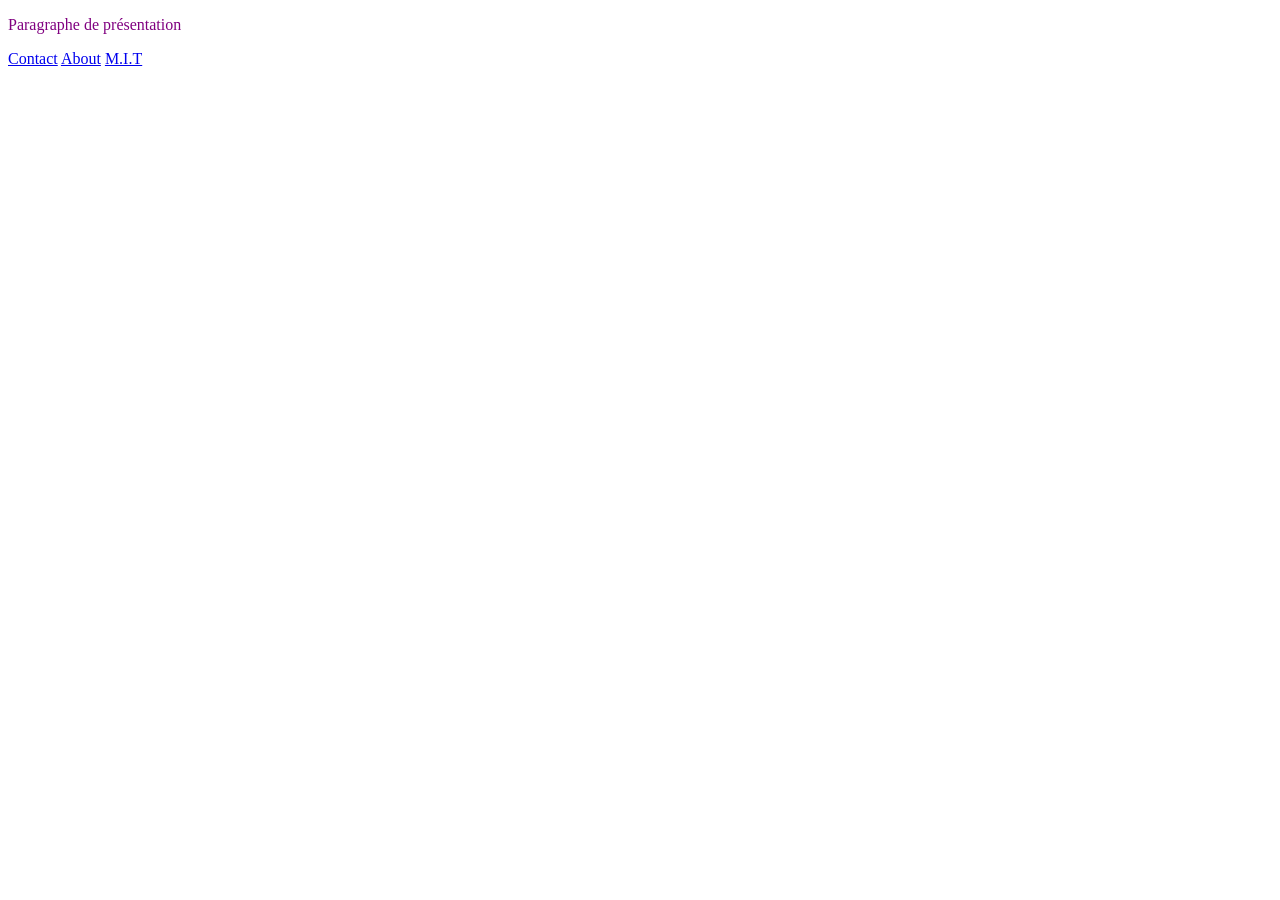
==== index.html @ 882c8401 "first commit" ====
<!DOCTYPE html>
<html lang="fr">
<head>
    <meta charset="UTF-8">
    <meta name="viewport" content="width=device-width, initial-scale=1.0">
    <link href="style.css" rel="stylesheet"/>
    <title>Index</title>
</head>
<body>
    <p>Paragraphe de présentation</p>
    <a href="page_contact.html">Contact</a>
    <a href="page_about.html">About</a>
    <a href="https://learn.mit.edu/search?free=true&resource_type_group=course&topic=Computer%20Science">M.I.T</a>
</body>
</html>
---- style.css ----
p{
    color: purple;
}
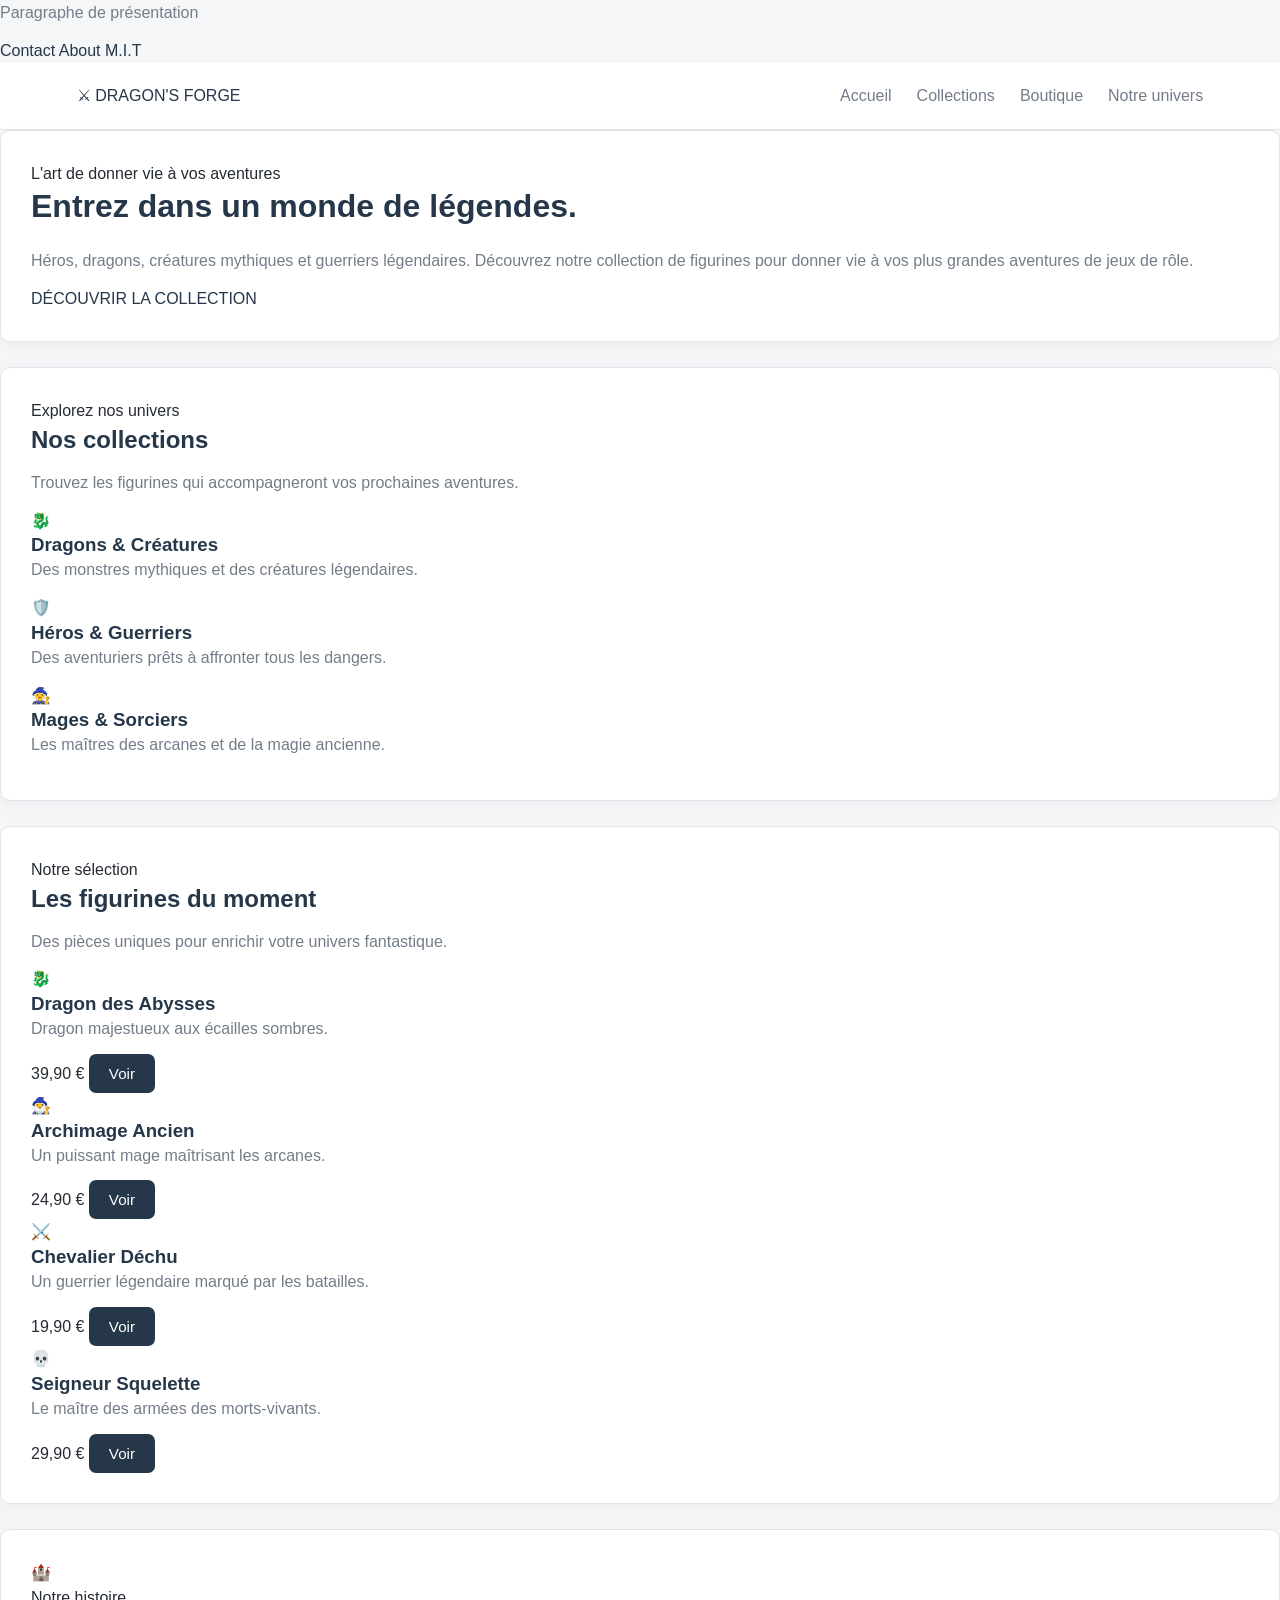
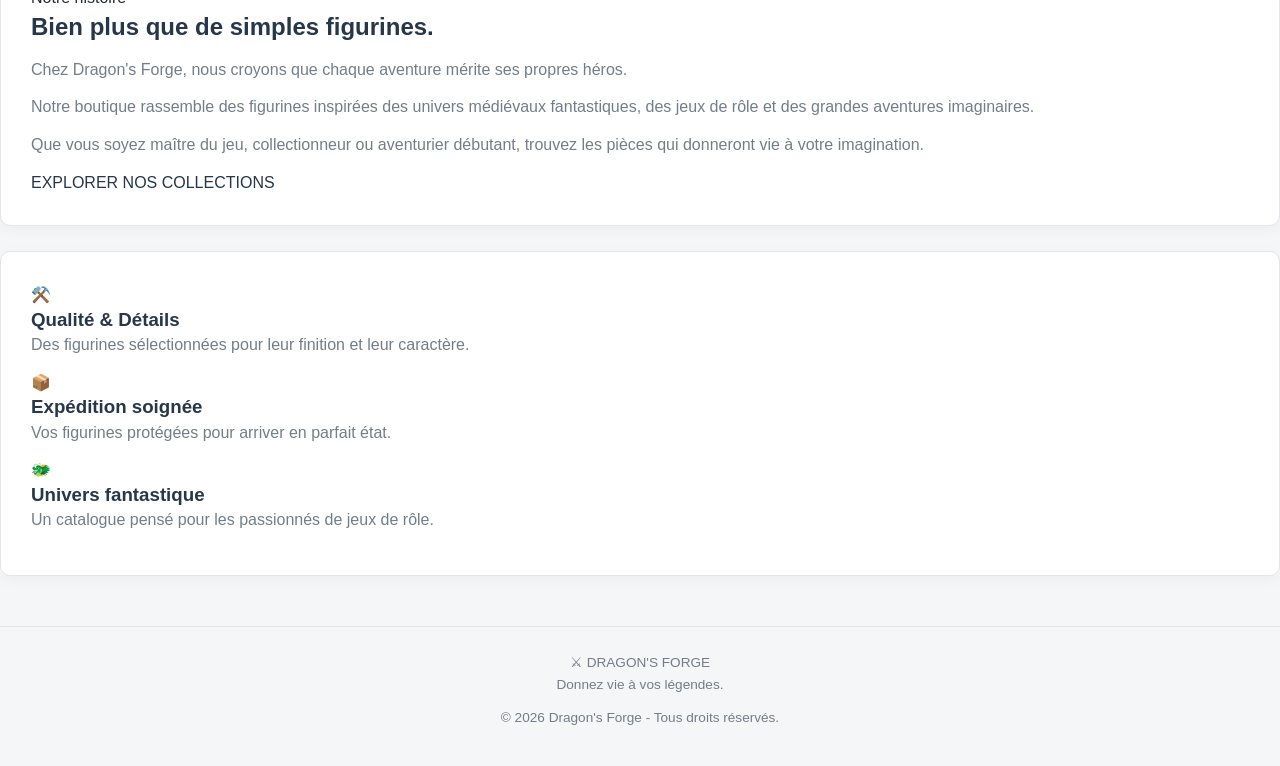
==== commit 7b0f5b18: "Correction page index" ====
--- a/index.html
+++ b/index.html
@@ -1,15 +1,282 @@
 <!DOCTYPE html>
 <html lang="fr">
+
 <head>
     <meta charset="UTF-8">
     <meta name="viewport" content="width=device-width, initial-scale=1.0">
-    <link href="style.css" rel="stylesheet"/>
+    <link href="style.css" rel="stylesheet" />
     <title>Index</title>
 </head>
+
 <body>
     <p>Paragraphe de présentation</p>
     <a href="page_contact.html">Contact</a>
     <a href="page_about.html">About</a>
     <a href="https://learn.mit.edu/search?free=true&resource_type_group=course&topic=Computer%20Science">M.I.T</a>
 </body>
+
+</html>
+
+<body>
+
+    <!-- NAVIGATION -->
+
+    <header>
+        <a href="#accueil" class="logo">⚔ DRAGON'S FORGE</a>
+
+        <nav>
+            <a href="#accueil">Accueil</a>
+            <a href="#collections">Collections</a>
+            <a href="#boutique">Boutique</a>
+            <a href="#apropos">Notre univers</a>
+        </nav>
+    </header>
+
+
+    <!-- ACCUEIL -->
+
+    <section class="hero" id="accueil">
+
+        <div class="hero-content">
+
+            <div class="hero-label">
+                L'art de donner vie à vos aventures
+            </div>
+
+            <h1>
+                Entrez dans un monde de légendes.
+            </h1>
+
+            <p>
+                Héros, dragons, créatures mythiques et guerriers légendaires.
+                Découvrez notre collection de figurines pour donner vie
+                à vos plus grandes aventures de jeux de rôle.
+            </p>
+
+            <a href="#boutique" class="btn-gold">
+                DÉCOUVRIR LA COLLECTION
+            </a>
+
+        </div>
+
+    </section>
+
+
+    <!-- COLLECTIONS -->
+
+    <section class="container" id="collections">
+
+        <div class="section-heading">
+            <span>Explorez nos univers</span>
+            <h2>Nos collections</h2>
+            <p>
+                Trouvez les figurines qui accompagneront vos prochaines aventures.
+            </p>
+        </div>
+
+        <div class="categories">
+
+            <a href="#boutique" class="category">
+                <div class="symbol">🐉</div>
+                <h3>Dragons & Créatures</h3>
+                <p>Des monstres mythiques et des créatures légendaires.</p>
+            </a>
+
+            <a href="#boutique" class="category">
+                <div class="symbol">🛡️</div>
+                <h3>Héros & Guerriers</h3>
+                <p>Des aventuriers prêts à affronter tous les dangers.</p>
+            </a>
+
+            <a href="#boutique" class="category">
+                <div class="symbol">🧙</div>
+                <h3>Mages & Sorciers</h3>
+                <p>Les maîtres des arcanes et de la magie ancienne.</p>
+            </a>
+
+        </div>
+
+    </section>
+
+
+    <!-- PRODUITS -->
+
+    <section class="products" id="boutique">
+
+        <div class="container">
+
+            <div class="section-heading">
+                <span>Notre sélection</span>
+                <h2>Les figurines du moment</h2>
+                <p>
+                    Des pièces uniques pour enrichir votre univers fantastique.
+                </p>
+            </div>
+
+            <div class="product-grid">
+
+                <article class="product">
+
+                    <div class="product-image">🐉</div>
+
+                    <div class="product-info">
+                        <h3>Dragon des Abysses</h3>
+                        <p>Dragon majestueux aux écailles sombres.</p>
+
+                        <div class="product-bottom">
+                            <span class="price">39,90 €</span>
+                            <button class="add-cart">Voir</button>
+                        </div>
+                    </div>
+
+                </article>
+
+
+                <article class="product">
+
+                    <div class="product-image">🧙‍♂️</div>
+
+                    <div class="product-info">
+                        <h3>Archimage Ancien</h3>
+                        <p>Un puissant mage maîtrisant les arcanes.</p>
+
+                        <div class="product-bottom">
+                            <span class="price">24,90 €</span>
+                            <button class="add-cart">Voir</button>
+                        </div>
+                    </div>
+
+                </article>
+
+
+                <article class="product">
+
+                    <div class="product-image">⚔️</div>
+
+                    <div class="product-info">
+                        <h3>Chevalier Déchu</h3>
+                        <p>Un guerrier légendaire marqué par les batailles.</p>
+
+                        <div class="product-bottom">
+                            <span class="price">19,90 €</span>
+                            <button class="add-cart">Voir</button>
+                        </div>
+                    </div>
+
+                </article>
+
+
+                <article class="product">
+
+                    <div class="product-image">💀</div>
+
+                    <div class="product-info">
+                        <h3>Seigneur Squelette</h3>
+                        <p>Le maître des armées des morts-vivants.</p>
+
+                        <div class="product-bottom">
+                            <span class="price">29,90 €</span>
+                            <button class="add-cart">Voir</button>
+                        </div>
+                    </div>
+
+                </article>
+
+            </div>
+
+        </div>
+
+    </section>
+
+
+    <!-- PRESENTATION -->
+
+    <section class="container" id="apropos">
+
+        <div class="about">
+
+            <div class="about-visual">
+                🏰
+            </div>
+
+            <div class="about-text">
+
+                <div class="hero-label">Notre histoire</div>
+
+                <h2>Bien plus que de simples figurines.</h2>
+
+                <p>
+                    Chez Dragon's Forge, nous croyons que chaque aventure
+                    mérite ses propres héros.
+                </p>
+
+                <p>
+                    Notre boutique rassemble des figurines inspirées
+                    des univers médiévaux fantastiques, des jeux de rôle
+                    et des grandes aventures imaginaires.
+                </p>
+
+                <p>
+                    Que vous soyez maître du jeu, collectionneur ou aventurier
+                    débutant, trouvez les pièces qui donneront vie à votre imagination.
+                </p>
+
+                <a href="#collections" class="btn-gold">
+                    EXPLORER NOS COLLECTIONS
+                </a>
+
+            </div>
+
+        </div>
+
+    </section>
+
+
+    <!-- AVANTAGES -->
+
+    <section class="advantages">
+
+        <div class="advantage">
+            <div class="symbol">⚒️</div>
+            <h3>Qualité & Détails</h3>
+            <p>
+                Des figurines sélectionnées pour leur finition et leur caractère.
+            </p>
+        </div>
+
+        <div class="advantage">
+            <div class="symbol">📦</div>
+            <h3>Expédition soignée</h3>
+            <p>
+                Vos figurines protégées pour arriver en parfait état.
+            </p>
+        </div>
+
+        <div class="advantage">
+            <div class="symbol">🐲</div>
+            <h3>Univers fantastique</h3>
+            <p>
+                Un catalogue pensé pour les passionnés de jeux de rôle.
+            </p>
+        </div>
+
+    </section>
+
+
+    <!-- FOOTER -->
+
+    <footer>
+
+        <div class="logo">⚔ DRAGON'S FORGE</div>
+
+        <p>Donnez vie à vos légendes.</p>
+
+        <p>
+            © 2026 Dragon's Forge - Tous droits réservés.
+        </p>
+
+    </footer>
+
+</body>
+
 </html>
--- a/style.css
+++ b/style.css
@@ -1,3 +1,284 @@
-p{
+p {
     color: purple;
-}+}
+/* ==============================
+   VARIABLES GLOBALES
+============================== */
+
+:root {
+    --primary: #26374A;
+    --primary-hover: #354D66;
+    --background: #F5F6F8;
+    --surface: #FFFFFF;
+    --text: #252B33;
+    --text-light: #737D89;
+    --border: #E2E6EA;
+    --accent: #B69A72;
+
+    --radius: 10px;
+    --shadow: 0 4px 15px rgba(0, 0, 0, 0.04);
+}
+
+/* ==============================
+   RESET
+============================== */
+
+* {
+    margin: 0;
+    padding: 0;
+    box-sizing: border-box;
+}
+
+body {
+    font-family: 'Segoe UI', Arial, sans-serif;
+    background-color: var(--background);
+    color: var(--text);
+    line-height: 1.6;
+    min-height: 100vh;
+}
+
+/* ==============================
+   TITRES ET TEXTES
+============================== */
+
+h1, h2, h3 {
+    color: var(--primary);
+    font-weight: 600;
+    line-height: 1.3;
+}
+
+h1 {
+    font-size: 2rem;
+    margin-bottom: 20px;
+}
+
+h2 {
+    font-size: 1.5rem;
+    margin-bottom: 15px;
+}
+
+p {
+    color: var(--text-light);
+    margin-bottom: 12px;
+}
+
+a {
+    color: var(--primary);
+    text-decoration: none;
+    transition: color 0.2s ease;
+}
+
+a:hover {
+    color: var(--accent);
+}
+
+/* ==============================
+   HEADER ET NAVIGATION
+============================== */
+
+header {
+    background-color: var(--surface);
+    padding: 20px 6%;
+    border-bottom: 1px solid var(--border);
+    display: flex;
+    justify-content: space-between;
+    align-items: center;
+}
+
+header nav {
+    display: flex;
+    gap: 25px;
+}
+
+header nav a {
+    color: var(--text-light);
+    font-weight: 500;
+}
+
+header nav a:hover {
+    color: var(--primary);
+}
+
+/* ==============================
+   CONTENU PRINCIPAL
+============================== */
+
+main {
+    max-width: 1100px;
+    margin: 45px auto;
+    padding: 0 25px;
+}
+
+section {
+    background-color: var(--surface);
+    padding: 30px;
+    margin-bottom: 25px;
+    border: 1px solid var(--border);
+    border-radius: var(--radius);
+    box-shadow: var(--shadow);
+}
+
+/* ==============================
+   BOUTONS
+============================== */
+
+button,
+.btn {
+    display: inline-block;
+    background-color: var(--primary);
+    color: white;
+    padding: 11px 20px;
+    border: none;
+    border-radius: 7px;
+    font-size: 0.95rem;
+    font-weight: 500;
+    cursor: pointer;
+    transition: all 0.2s ease;
+}
+
+button:hover,
+.btn:hover {
+    background-color: var(--primary-hover);
+    transform: translateY(-1px);
+}
+
+/* ==============================
+   FORMULAIRES
+============================== */
+
+form {
+    display: flex;
+    flex-direction: column;
+    gap: 15px;
+}
+
+label {
+    font-weight: 500;
+    color: var(--text);
+    margin-bottom: -10px;
+}
+
+input,
+textarea,
+select {
+    width: 100%;
+    padding: 12px 14px;
+    border: 1px solid var(--border);
+    border-radius: 7px;
+    background-color: #FAFBFC;
+    color: var(--text);
+    font-family: inherit;
+    font-size: 0.95rem;
+    outline: none;
+    transition: border 0.2s ease, box-shadow 0.2s ease;
+}
+
+input:focus,
+textarea:focus,
+select:focus {
+    border-color: var(--primary);
+    box-shadow: 0 0 0 3px rgba(38, 55, 74, 0.08);
+}
+
+textarea {
+    min-height: 120px;
+    resize: vertical;
+}
+
+/* ==============================
+   TABLEAUX
+============================== */
+
+table {
+    width: 100%;
+    border-collapse: collapse;
+    background-color: var(--surface);
+    border-radius: var(--radius);
+    overflow: hidden;
+}
+
+th {
+    background-color: var(--primary);
+    color: white;
+    font-weight: 500;
+    text-align: left;
+}
+
+th, td {
+    padding: 14px 18px;
+    border-bottom: 1px solid var(--border);
+}
+
+tr:hover td {
+    background-color: #F8F9FB;
+}
+
+/* ==============================
+   CARTES
+============================== */
+
+.card {
+    background-color: var(--surface);
+    padding: 25px;
+    border: 1px solid var(--border);
+    border-radius: var(--radius);
+    box-shadow: var(--shadow);
+    transition: transform 0.2s ease, box-shadow 0.2s ease;
+}
+
+.card:hover {
+    transform: translateY(-3px);
+    box-shadow: 0 8px 22px rgba(0, 0, 0, 0.07);
+}
+
+/* ==============================
+   FOOTER
+============================== */
+
+footer {
+    text-align: center;
+    padding: 25px;
+    color: var(--text-light);
+    font-size: 0.85rem;
+    border-top: 1px solid var(--border);
+    margin-top: 50px;
+}
+
+/* ==============================
+   RESPONSIVE
+============================== */
+
+@media (max-width: 768px) {
+
+    header {
+        flex-direction: column;
+        gap: 15px;
+    }
+
+    header nav {
+        flex-wrap: wrap;
+        justify-content: center;
+        gap: 15px;
+    }
+
+    main {
+        margin: 25px auto;
+        padding: 0 15px;
+    }
+
+    section {
+        padding: 20px;
+    }
+
+    h1 {
+        font-size: 1.6rem;
+    }
+
+    table {
+        font-size: 0.85rem;
+    }
+
+    th, td {
+        padding: 10px;
+    }
+}
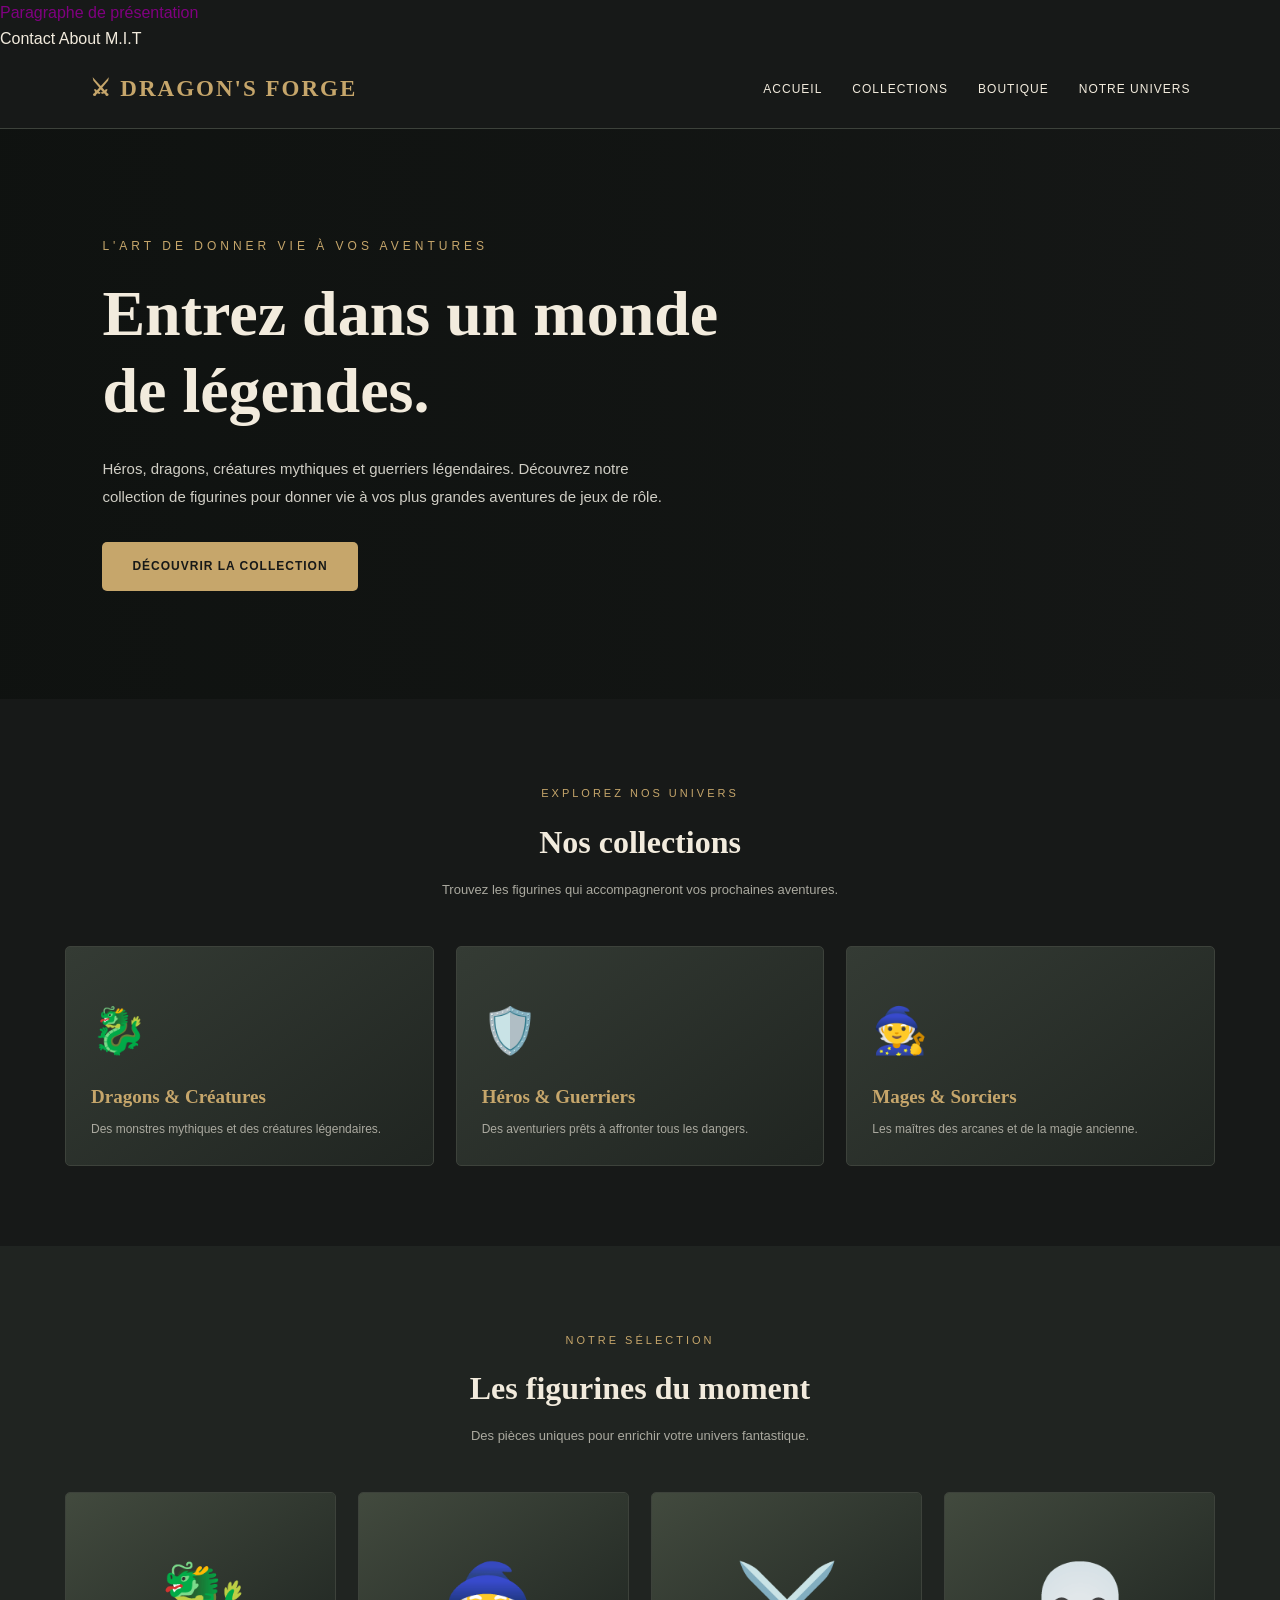
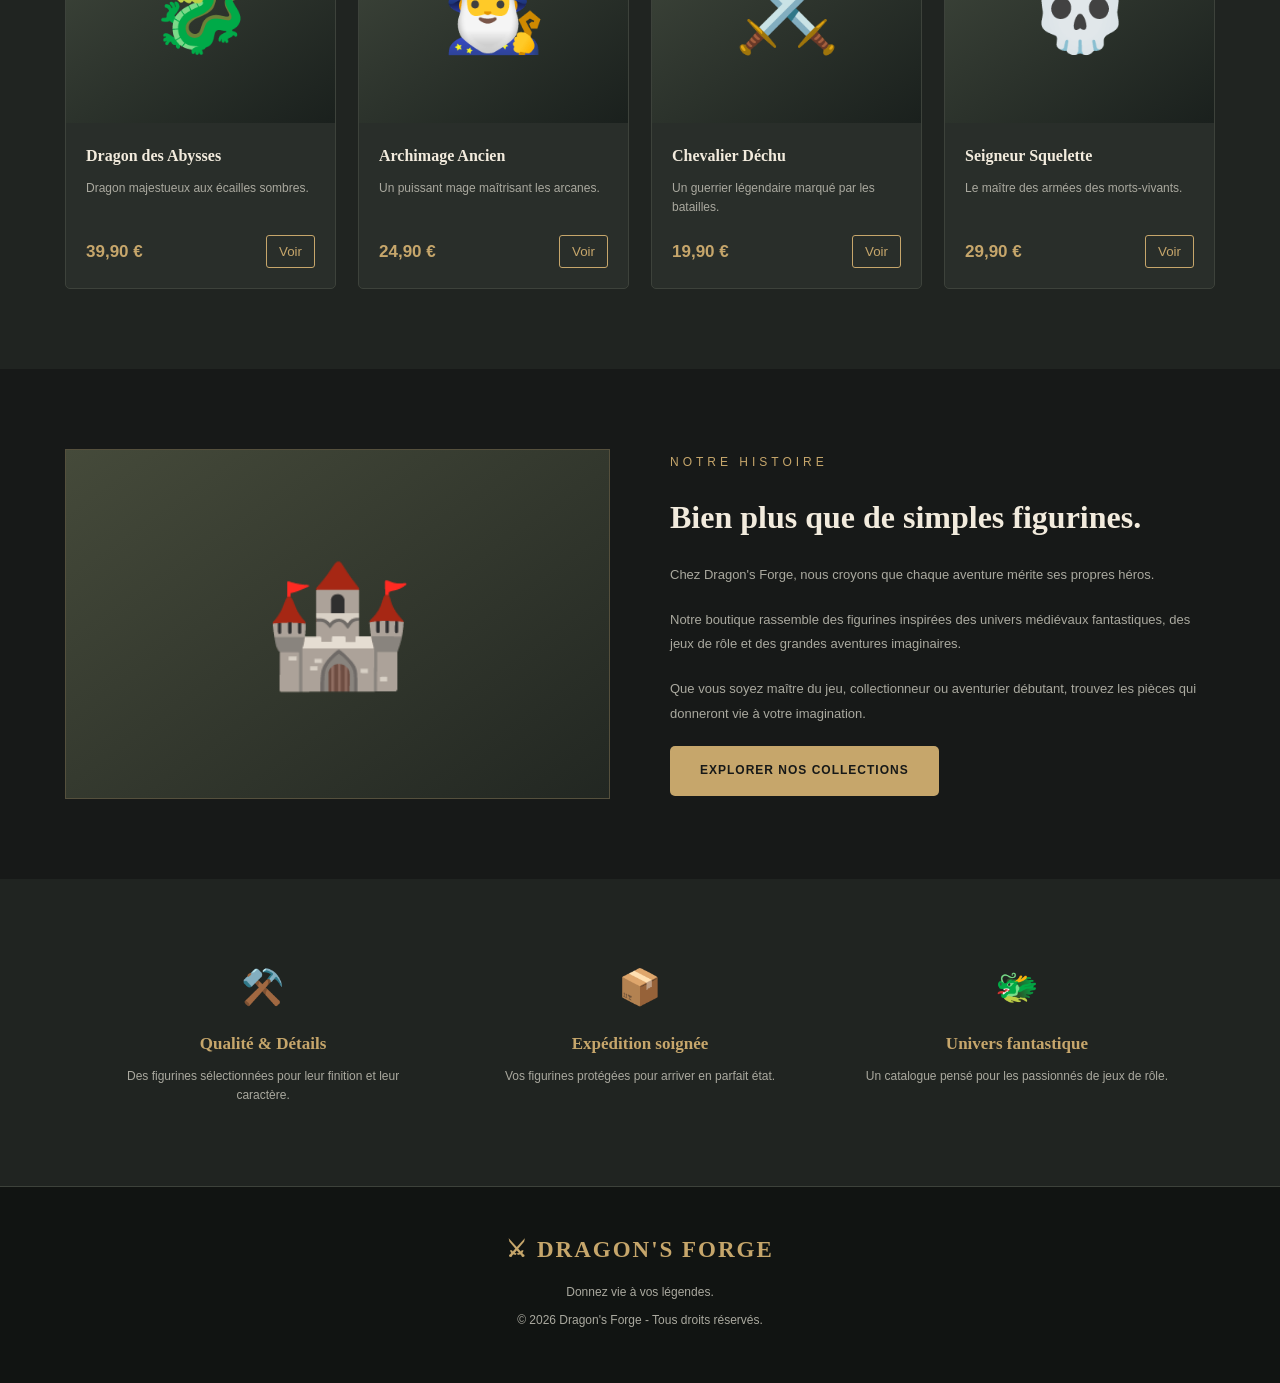
==== commit c88b892a: "Ajout page collections" ====
--- a/index.html
+++ b/index.html
@@ -21,16 +21,23 @@
 
     <!-- NAVIGATION -->
 
-    <header>
-        <a href="#accueil" class="logo">⚔ DRAGON'S FORGE</a>
-
-        <nav>
-            <a href="#accueil">Accueil</a>
-            <a href="#collections">Collections</a>
-            <a href="#boutique">Boutique</a>
-            <a href="#apropos">Notre univers</a>
-        </nav>
-    </header>
+
+<header>
+    <a href="index.html" class="logo">
+        ⚔ DRAGON'S FORGE
+    </a>
+
+    <nav>
+        <a href="index.html">Accueil</a>
+
+        <a href="collections.html">Collections</a>
+
+        <a href="index.html#boutique">Boutique</a>
+
+        <a href="index.html#apropos">Notre univers</a>
+    </nav>
+</header>
+
 
 
     <!-- ACCUEIL -->
--- a/style.css
+++ b/style.css
@@ -1,27 +1,27 @@
 p {
     color: purple;
 }
-/* ==============================
-   VARIABLES GLOBALES
-============================== */
+
+/* ========================================
+   1. VARIABLES ET CONFIGURATION GLOBALE
+======================================== */
 
 :root {
-    --primary: #26374A;
-    --primary-hover: #354D66;
-    --background: #F5F6F8;
-    --surface: #FFFFFF;
-    --text: #252B33;
-    --text-light: #737D89;
-    --border: #E2E6EA;
-    --accent: #B69A72;
-
-    --radius: 10px;
-    --shadow: 0 4px 15px rgba(0, 0, 0, 0.04);
-}
-
-/* ==============================
-   RESET
-============================== */
+    --dark: #171918;
+    --dark-light: #202421;
+    --dark-card: #292E2A;
+
+    --gold: #C6A66B;
+    --gold-light: #E1C58D;
+
+    --cream: #F2EBDD;
+    --muted: #AAA99F;
+
+    --border: #3D423B;
+
+    --radius: 5px;
+    --transition: all 0.3s ease;
+}
 
 * {
     margin: 0;
@@ -29,230 +29,470 @@
     box-sizing: border-box;
 }
 
+html {
+    scroll-behavior: smooth;
+}
+
 body {
-    font-family: 'Segoe UI', Arial, sans-serif;
-    background-color: var(--background);
-    color: var(--text);
+    background-color: var(--dark);
+    color: var(--cream);
+    font-family: 'Montserrat', sans-serif;
     line-height: 1.6;
-    min-height: 100vh;
-}
-
-/* ==============================
-   TITRES ET TEXTES
-============================== */
-
-h1, h2, h3 {
-    color: var(--primary);
+}
+
+h1,
+h2,
+h3 {
+    font-family: 'Cinzel', serif;
     font-weight: 600;
-    line-height: 1.3;
-}
-
-h1 {
-    font-size: 2rem;
+}
+
+a {
+    color: inherit;
+    text-decoration: none;
+}
+
+button {
+    font-family: inherit;
+    cursor: pointer;
+}
+
+
+/* ========================================
+   2. HEADER ET NAVIGATION
+======================================== */
+
+header {
+    background-color: var(--dark);
+    border-bottom: 1px solid var(--border);
+
+    padding: 20px 7%;
+
+    display: flex;
+    justify-content: space-between;
+    align-items: center;
+
+    position: sticky;
+    top: 0;
+    z-index: 100;
+}
+
+.logo {
+    color: var(--gold);
+    font-family: 'Cinzel', serif;
+    font-size: 23px;
+    font-weight: 700;
+    letter-spacing: 2px;
+}
+
+header nav {
+    display: flex;
+    align-items: center;
+    gap: 30px;
+}
+
+header nav a {
+    color: var(--cream);
+    font-size: 12px;
+    font-weight: 500;
+    text-transform: uppercase;
+    letter-spacing: 1px;
+
+    transition: var(--transition);
+}
+
+header nav a:hover {
+    color: var(--gold);
+}
+
+
+/* ========================================
+   3. BANNIERE PRINCIPALE
+======================================== */
+
+.hero {
+    min-height: 570px;
+    padding: 100px 8%;
+
+    display: flex;
+    align-items: center;
+
+    background:
+        linear-gradient(90deg,
+            rgba(15, 18, 16, 0.97),
+            rgba(15, 18, 16, 0.65),
+            rgba(15, 18, 16, 0.2)),
+        url("https://images.unsplash.com/photo-1518709268805-4e9042af9f23?w=1800") center / cover no-repeat;
+}
+
+.hero-content {
+    max-width: 650px;
+}
+
+.hero-label {
+    color: var(--gold);
+    font-size: 12px;
+    text-transform: uppercase;
+    letter-spacing: 4px;
     margin-bottom: 20px;
 }
 
-h2 {
-    font-size: 1.5rem;
-    margin-bottom: 15px;
-}
-
-p {
-    color: var(--text-light);
-    margin-bottom: 12px;
-}
-
-a {
-    color: var(--primary);
-    text-decoration: none;
-    transition: color 0.2s ease;
-}
-
-a:hover {
-    color: var(--accent);
-}
-
-/* ==============================
-   HEADER ET NAVIGATION
-============================== */
-
-header {
-    background-color: var(--surface);
-    padding: 20px 6%;
-    border-bottom: 1px solid var(--border);
-    display: flex;
-    justify-content: space-between;
-    align-items: center;
-}
-
-header nav {
-    display: flex;
-    gap: 25px;
-}
-
-header nav a {
-    color: var(--text-light);
-    font-weight: 500;
-}
-
-header nav a:hover {
-    color: var(--primary);
-}
-
-/* ==============================
-   CONTENU PRINCIPAL
-============================== */
-
-main {
-    max-width: 1100px;
-    margin: 45px auto;
-    padding: 0 25px;
-}
-
-section {
-    background-color: var(--surface);
-    padding: 30px;
+.hero h1 {
+    color: var(--cream);
+    font-size: clamp(38px, 5vw, 65px);
+    line-height: 1.2;
     margin-bottom: 25px;
+}
+
+.hero p {
+    color: #D0CEC5;
+    font-size: 15px;
+    line-height: 1.9;
+    margin-bottom: 30px;
+    max-width: 580px;
+}
+
+
+/* ========================================
+   4. BOUTONS
+======================================== */
+
+.btn-gold {
+    display: inline-block;
+
+    background-color: var(--gold);
+    color: var(--dark);
+
+    padding: 15px 30px;
+
+    font-size: 12px;
+    font-weight: 700;
+    letter-spacing: 1px;
+
+    border-radius: var(--radius);
+
+    transition: var(--transition);
+}
+
+.btn-gold:hover {
+    background-color: var(--gold-light);
+    color: var(--dark);
+    transform: translateY(-3px);
+    box-shadow: 0 5px 20px rgba(198, 166, 107, 0.2);
+}
+
+
+/* ========================================
+   5. STRUCTURE DES SECTIONS
+======================================== */
+
+.container {
+    max-width: 1200px;
+    margin: auto;
+    padding: 80px 25px;
+}
+
+.section-heading {
+    text-align: center;
+    margin-bottom: 45px;
+}
+
+.section-heading span {
+    color: var(--gold);
+    font-size: 11px;
+    text-transform: uppercase;
+    letter-spacing: 3px;
+}
+
+.section-heading h2 {
+    color: var(--cream);
+    font-size: 32px;
+    margin: 12px 0;
+}
+
+.section-heading p {
+    color: var(--muted);
+    font-size: 13px;
+}
+
+
+/* ========================================
+   6. COLLECTIONS
+======================================== */
+
+.categories {
+    display: grid;
+    grid-template-columns: repeat(3, 1fr);
+    gap: 22px;
+}
+
+.category {
+    min-height: 220px;
+    padding: 25px;
+
+    display: flex;
+    flex-direction: column;
+    justify-content: flex-end;
+
+    background: linear-gradient(145deg,
+            #343B34,
+            #202521);
+
     border: 1px solid var(--border);
     border-radius: var(--radius);
-    box-shadow: var(--shadow);
-}
-
-/* ==============================
-   BOUTONS
-============================== */
-
-button,
-.btn {
-    display: inline-block;
-    background-color: var(--primary);
-    color: white;
-    padding: 11px 20px;
-    border: none;
-    border-radius: 7px;
-    font-size: 0.95rem;
-    font-weight: 500;
-    cursor: pointer;
-    transition: all 0.2s ease;
-}
-
-button:hover,
-.btn:hover {
-    background-color: var(--primary-hover);
-    transform: translateY(-1px);
-}
-
-/* ==============================
-   FORMULAIRES
-============================== */
-
-form {
-    display: flex;
-    flex-direction: column;
-    gap: 15px;
-}
-
-label {
-    font-weight: 500;
-    color: var(--text);
-    margin-bottom: -10px;
-}
-
-input,
-textarea,
-select {
-    width: 100%;
-    padding: 12px 14px;
+
+    transition: var(--transition);
+}
+
+.category:hover {
+    border-color: var(--gold);
+    transform: translateY(-5px);
+    background: linear-gradient(145deg,
+            #41483D,
+            #252B26);
+}
+
+.category .symbol {
+    font-size: 45px;
+    margin-bottom: 15px;
+}
+
+.category h3 {
+    color: var(--gold);
+    font-size: 19px;
+}
+
+.category p {
+    color: var(--muted);
+    font-size: 12px;
+    margin-top: 8px;
+}
+
+
+/* ========================================
+   7. BOUTIQUE ET PRODUITS
+======================================== */
+
+.products {
+    background-color: var(--dark-light);
+}
+
+.product-grid {
+    display: grid;
+    grid-template-columns: repeat(4, 1fr);
+    gap: 22px;
+}
+
+.product {
+    background-color: var(--dark-card);
     border: 1px solid var(--border);
-    border-radius: 7px;
-    background-color: #FAFBFC;
-    color: var(--text);
-    font-family: inherit;
-    font-size: 0.95rem;
-    outline: none;
-    transition: border 0.2s ease, box-shadow 0.2s ease;
-}
-
-input:focus,
-textarea:focus,
-select:focus {
-    border-color: var(--primary);
-    box-shadow: 0 0 0 3px rgba(38, 55, 74, 0.08);
-}
-
-textarea {
-    min-height: 120px;
-    resize: vertical;
-}
-
-/* ==============================
-   TABLEAUX
-============================== */
-
-table {
-    width: 100%;
-    border-collapse: collapse;
-    background-color: var(--surface);
     border-radius: var(--radius);
     overflow: hidden;
-}
-
-th {
-    background-color: var(--primary);
-    color: white;
-    font-weight: 500;
-    text-align: left;
-}
-
-th, td {
-    padding: 14px 18px;
-    border-bottom: 1px solid var(--border);
-}
-
-tr:hover td {
-    background-color: #F8F9FB;
-}
-
-/* ==============================
-   CARTES
-============================== */
-
-.card {
-    background-color: var(--surface);
-    padding: 25px;
-    border: 1px solid var(--border);
-    border-radius: var(--radius);
-    box-shadow: var(--shadow);
-    transition: transform 0.2s ease, box-shadow 0.2s ease;
-}
-
-.card:hover {
-    transform: translateY(-3px);
-    box-shadow: 0 8px 22px rgba(0, 0, 0, 0.07);
-}
-
-/* ==============================
-   FOOTER
-============================== */
+
+    transition: var(--transition);
+}
+
+.product:hover {
+    transform: translateY(-5px);
+    border-color: var(--gold);
+    box-shadow: 0 8px 25px rgba(0, 0, 0, 0.2);
+}
+
+.product-image {
+    height: 230px;
+
+    display: flex;
+    justify-content: center;
+    align-items: center;
+
+    background: linear-gradient(145deg,
+            #424A3E,
+            #1A201D);
+
+    font-size: 85px;
+}
+
+.product-info {
+    padding: 20px;
+}
+
+.product-info h3 {
+    color: var(--cream);
+    font-size: 16px;
+    margin-bottom: 10px;
+}
+
+.product-info p {
+    color: var(--muted);
+    font-size: 12px;
+    min-height: 38px;
+}
+
+.product-bottom {
+    display: flex;
+    justify-content: space-between;
+    align-items: center;
+    margin-top: 18px;
+}
+
+.price {
+    color: var(--gold);
+    font-size: 17px;
+    font-weight: 700;
+}
+
+.add-cart {
+    background: transparent;
+    border: 1px solid var(--gold);
+    color: var(--gold);
+
+    padding: 8px 12px;
+    border-radius: 3px;
+
+    transition: var(--transition);
+}
+
+.add-cart:hover {
+    background-color: var(--gold);
+    color: var(--dark);
+}
+
+
+/* ========================================
+   8. PRESENTATION DE LA BOUTIQUE
+======================================== */
+
+.about {
+    display: grid;
+    grid-template-columns: 1fr 1fr;
+    gap: 60px;
+    align-items: center;
+}
+
+.about-visual {
+    min-height: 350px;
+
+    display: flex;
+    justify-content: center;
+    align-items: center;
+
+    background: linear-gradient(145deg,
+            #454A3A,
+            #222722);
+
+    border: 1px solid #55503D;
+    font-size: 120px;
+}
+
+.about-text h2 {
+    color: var(--cream);
+    font-size: 32px;
+    margin-bottom: 20px;
+}
+
+.about-text p {
+    color: var(--muted);
+    font-size: 13px;
+    line-height: 1.9;
+    margin-bottom: 20px;
+}
+
+
+/* ========================================
+   9. AVANTAGES
+======================================== */
+
+.advantages {
+    background-color: var(--dark-light);
+
+    display: grid;
+    grid-template-columns: repeat(3, 1fr);
+    gap: 30px;
+
+    text-align: center;
+    padding: 50px 7%;
+}
+
+.advantage {
+    padding: 30px 15px;
+}
+
+.advantage .symbol {
+    font-size: 35px;
+    margin-bottom: 15px;
+}
+
+.advantage h3 {
+    color: var(--gold);
+    font-size: 17px;
+    margin-bottom: 10px;
+}
+
+.advantage p {
+    color: var(--muted);
+    font-size: 12px;
+}
+
+
+/* ========================================
+   10. FOOTER
+======================================== */
 
 footer {
+    background-color: #111412;
+    border-top: 1px solid var(--border);
+
+    padding: 45px 7%;
     text-align: center;
-    padding: 25px;
-    color: var(--text-light);
-    font-size: 0.85rem;
-    border-top: 1px solid var(--border);
-    margin-top: 50px;
-}
-
-/* ==============================
-   RESPONSIVE
-============================== */
-
-@media (max-width: 768px) {
+}
+
+footer .logo {
+    margin-bottom: 15px;
+}
+
+footer p {
+    color: var(--muted);
+    font-size: 12px;
+    margin-bottom: 8px;
+}
+
+
+/* ========================================
+   11. RESPONSIVE TABLETTES
+======================================== */
+
+@media screen and (max-width: 850px) {
+
+    .product-grid {
+        grid-template-columns: repeat(2, 1fr);
+    }
+
+    .categories {
+        grid-template-columns: 1fr;
+    }
+
+    .about {
+        grid-template-columns: 1fr;
+        gap: 35px;
+    }
+
+    header nav {
+        gap: 15px;
+    }
+
+}
+
+
+/* ========================================
+   12. RESPONSIVE MOBILES
+======================================== */
+
+@media screen and (max-width: 600px) {
 
     header {
         flex-direction: column;
-        gap: 15px;
+        gap: 18px;
+        padding: 20px;
     }
 
     header nav {
@@ -261,24 +501,63 @@
         gap: 15px;
     }
 
-    main {
-        margin: 25px auto;
-        padding: 0 15px;
-    }
-
-    section {
-        padding: 20px;
-    }
-
-    h1 {
-        font-size: 1.6rem;
-    }
-
-    table {
-        font-size: 0.85rem;
-    }
-
-    th, td {
-        padding: 10px;
-    }
-}
+    header nav a {
+        font-size: 10px;
+    }
+
+    .hero {
+        min-height: 450px;
+        padding: 70px 7%;
+    }
+
+    .hero h1 {
+        font-size: 38px;
+    }
+
+    .container {
+        padding: 55px 20px;
+    }
+
+    .section-heading h2 {
+        font-size: 25px;
+    }
+
+    .product-grid {
+        grid-template-columns: 1fr;
+    }
+
+    .product-image {
+        height: 250px;
+    }
+
+    .advantages {
+        grid-template-columns: 1fr;
+        gap: 10px;
+    }
+
+    .about-visual {
+        min-height: 250px;
+        font-size: 90px;
+    }
+
+    footer {
+        padding: 35px 20px;
+    }
+
+}
+
+
+/* ========================================
+   13. ACCESSIBILITE
+======================================== */
+
+a:focus-visible,
+button:focus-visible {
+    outline: 2px solid var(--gold);
+    outline-offset: 4px;
+}
+
+::selection {
+    background-color: var(--gold);
+    color: var(--dark);
+}
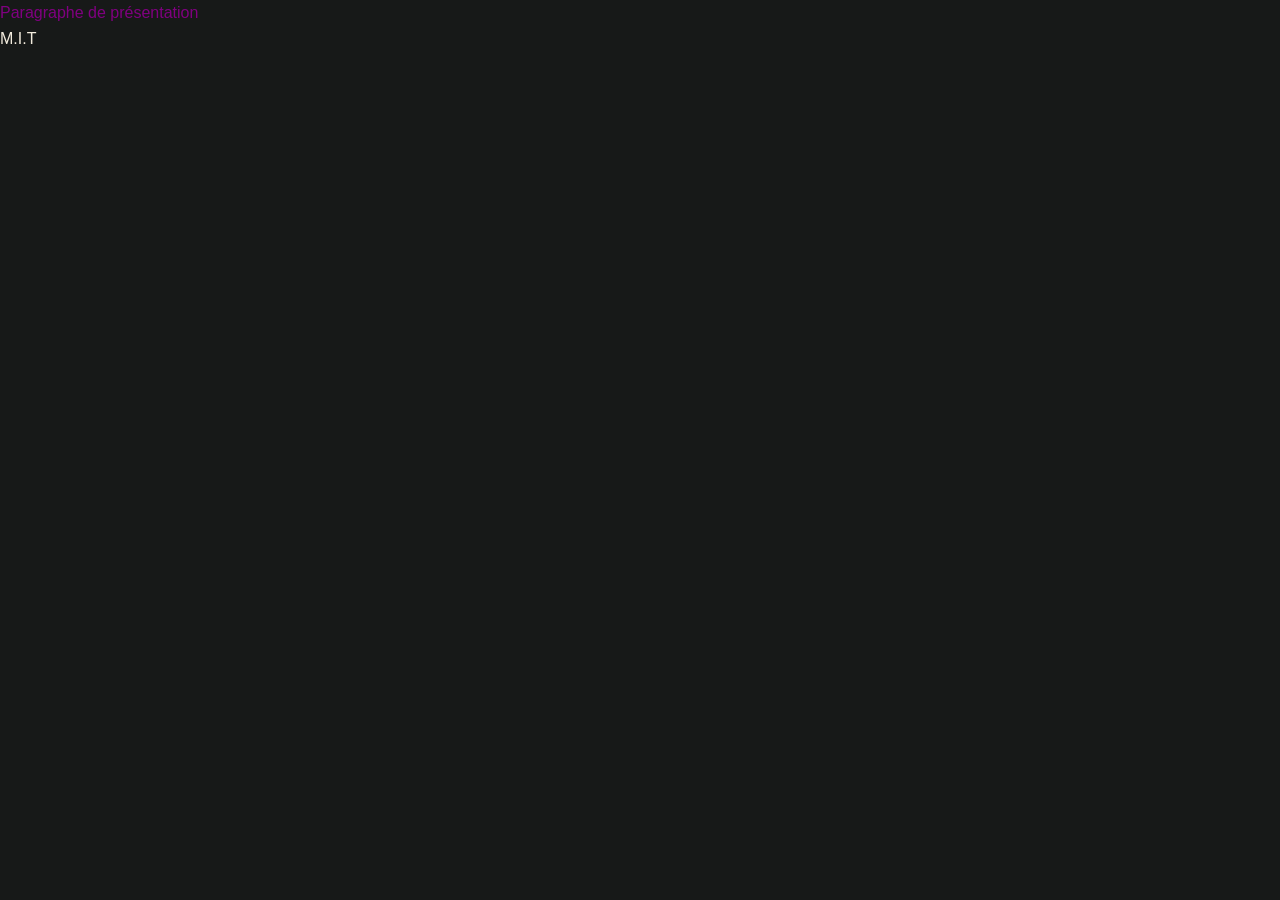
==== commit 8be51558: "fix mise en commentaire de page contact et about" ====
--- a/index.html
+++ b/index.html
@@ -1,289 +1,15 @@
 <!DOCTYPE html>
 <html lang="fr">
-
 <head>
     <meta charset="UTF-8">
     <meta name="viewport" content="width=device-width, initial-scale=1.0">
-    <link href="style.css" rel="stylesheet" />
+    <link href="style.css" rel="stylesheet"/>
     <title>Index</title>
 </head>
-
 <body>
     <p>Paragraphe de présentation</p>
-    <a href="page_contact.html">Contact</a>
-    <a href="page_about.html">About</a>
+    <!-- <a href="page_contact.html">Contact</a>
+    <a href="page_about.html">About</a> -->
     <a href="https://learn.mit.edu/search?free=true&resource_type_group=course&topic=Computer%20Science">M.I.T</a>
 </body>
-
-</html>
-
-<body>
-
-    <!-- NAVIGATION -->
-
-
-<header>
-    <a href="index.html" class="logo">
-        ⚔ DRAGON'S FORGE
-    </a>
-
-    <nav>
-        <a href="index.html">Accueil</a>
-
-        <a href="collections.html">Collections</a>
-
-        <a href="index.html#boutique">Boutique</a>
-
-        <a href="index.html#apropos">Notre univers</a>
-    </nav>
-</header>
-
-
-
-    <!-- ACCUEIL -->
-
-    <section class="hero" id="accueil">
-
-        <div class="hero-content">
-
-            <div class="hero-label">
-                L'art de donner vie à vos aventures
-            </div>
-
-            <h1>
-                Entrez dans un monde de légendes.
-            </h1>
-
-            <p>
-                Héros, dragons, créatures mythiques et guerriers légendaires.
-                Découvrez notre collection de figurines pour donner vie
-                à vos plus grandes aventures de jeux de rôle.
-            </p>
-
-            <a href="#boutique" class="btn-gold">
-                DÉCOUVRIR LA COLLECTION
-            </a>
-
-        </div>
-
-    </section>
-
-
-    <!-- COLLECTIONS -->
-
-    <section class="container" id="collections">
-
-        <div class="section-heading">
-            <span>Explorez nos univers</span>
-            <h2>Nos collections</h2>
-            <p>
-                Trouvez les figurines qui accompagneront vos prochaines aventures.
-            </p>
-        </div>
-
-        <div class="categories">
-
-            <a href="#boutique" class="category">
-                <div class="symbol">🐉</div>
-                <h3>Dragons & Créatures</h3>
-                <p>Des monstres mythiques et des créatures légendaires.</p>
-            </a>
-
-            <a href="#boutique" class="category">
-                <div class="symbol">🛡️</div>
-                <h3>Héros & Guerriers</h3>
-                <p>Des aventuriers prêts à affronter tous les dangers.</p>
-            </a>
-
-            <a href="#boutique" class="category">
-                <div class="symbol">🧙</div>
-                <h3>Mages & Sorciers</h3>
-                <p>Les maîtres des arcanes et de la magie ancienne.</p>
-            </a>
-
-        </div>
-
-    </section>
-
-
-    <!-- PRODUITS -->
-
-    <section class="products" id="boutique">
-
-        <div class="container">
-
-            <div class="section-heading">
-                <span>Notre sélection</span>
-                <h2>Les figurines du moment</h2>
-                <p>
-                    Des pièces uniques pour enrichir votre univers fantastique.
-                </p>
-            </div>
-
-            <div class="product-grid">
-
-                <article class="product">
-
-                    <div class="product-image">🐉</div>
-
-                    <div class="product-info">
-                        <h3>Dragon des Abysses</h3>
-                        <p>Dragon majestueux aux écailles sombres.</p>
-
-                        <div class="product-bottom">
-                            <span class="price">39,90 €</span>
-                            <button class="add-cart">Voir</button>
-                        </div>
-                    </div>
-
-                </article>
-
-
-                <article class="product">
-
-                    <div class="product-image">🧙‍♂️</div>
-
-                    <div class="product-info">
-                        <h3>Archimage Ancien</h3>
-                        <p>Un puissant mage maîtrisant les arcanes.</p>
-
-                        <div class="product-bottom">
-                            <span class="price">24,90 €</span>
-                            <button class="add-cart">Voir</button>
-                        </div>
-                    </div>
-
-                </article>
-
-
-                <article class="product">
-
-                    <div class="product-image">⚔️</div>
-
-                    <div class="product-info">
-                        <h3>Chevalier Déchu</h3>
-                        <p>Un guerrier légendaire marqué par les batailles.</p>
-
-                        <div class="product-bottom">
-                            <span class="price">19,90 €</span>
-                            <button class="add-cart">Voir</button>
-                        </div>
-                    </div>
-
-                </article>
-
-
-                <article class="product">
-
-                    <div class="product-image">💀</div>
-
-                    <div class="product-info">
-                        <h3>Seigneur Squelette</h3>
-                        <p>Le maître des armées des morts-vivants.</p>
-
-                        <div class="product-bottom">
-                            <span class="price">29,90 €</span>
-                            <button class="add-cart">Voir</button>
-                        </div>
-                    </div>
-
-                </article>
-
-            </div>
-
-        </div>
-
-    </section>
-
-
-    <!-- PRESENTATION -->
-
-    <section class="container" id="apropos">
-
-        <div class="about">
-
-            <div class="about-visual">
-                🏰
-            </div>
-
-            <div class="about-text">
-
-                <div class="hero-label">Notre histoire</div>
-
-                <h2>Bien plus que de simples figurines.</h2>
-
-                <p>
-                    Chez Dragon's Forge, nous croyons que chaque aventure
-                    mérite ses propres héros.
-                </p>
-
-                <p>
-                    Notre boutique rassemble des figurines inspirées
-                    des univers médiévaux fantastiques, des jeux de rôle
-                    et des grandes aventures imaginaires.
-                </p>
-
-                <p>
-                    Que vous soyez maître du jeu, collectionneur ou aventurier
-                    débutant, trouvez les pièces qui donneront vie à votre imagination.
-                </p>
-
-                <a href="#collections" class="btn-gold">
-                    EXPLORER NOS COLLECTIONS
-                </a>
-
-            </div>
-
-        </div>
-
-    </section>
-
-
-    <!-- AVANTAGES -->
-
-    <section class="advantages">
-
-        <div class="advantage">
-            <div class="symbol">⚒️</div>
-            <h3>Qualité & Détails</h3>
-            <p>
-                Des figurines sélectionnées pour leur finition et leur caractère.
-            </p>
-        </div>
-
-        <div class="advantage">
-            <div class="symbol">📦</div>
-            <h3>Expédition soignée</h3>
-            <p>
-                Vos figurines protégées pour arriver en parfait état.
-            </p>
-        </div>
-
-        <div class="advantage">
-            <div class="symbol">🐲</div>
-            <h3>Univers fantastique</h3>
-            <p>
-                Un catalogue pensé pour les passionnés de jeux de rôle.
-            </p>
-        </div>
-
-    </section>
-
-
-    <!-- FOOTER -->
-
-    <footer>
-
-        <div class="logo">⚔ DRAGON'S FORGE</div>
-
-        <p>Donnez vie à vos légendes.</p>
-
-        <p>
-            © 2026 Dragon's Forge - Tous droits réservés.
-        </p>
-
-    </footer>
-
-</body>
-
 </html>
--- a/style.css
+++ b/style.css
@@ -546,6 +546,378 @@
 
 }
 
+/* ========================================
+   PAGE COLLECTIONS
+======================================== */
+
+/* BANNIERE */
+
+.collection-hero {
+    min-height: 380px;
+    padding: 80px 8%;
+
+    display: flex;
+    align-items: center;
+    justify-content: center;
+
+    text-align: center;
+
+    background:
+        linear-gradient(
+            rgba(15, 18, 16, 0.85),
+            rgba(15, 18, 16, 0.92)
+        ),
+        url("https://images.unsplash.com/photo-1518709268805-4e9042af9f23?w=1800")
+        center / cover no-repeat;
+}
+
+.collection-hero-content {
+    max-width: 750px;
+}
+
+.collection-hero h1 {
+    color: var(--cream);
+    font-size: clamp(40px, 6vw, 65px);
+    margin-bottom: 20px;
+}
+
+.collection-hero p {
+    color: var(--muted);
+    font-size: 14px;
+    line-height: 1.9;
+    margin-bottom: 30px;
+}
+
+
+/* CATEGORIES */
+
+.collection-categories {
+    display: grid;
+    grid-template-columns: repeat(4, 1fr);
+    gap: 20px;
+}
+
+.collection-category {
+    padding: 30px 20px;
+
+    background: var(--dark-card);
+    border: 1px solid var(--border);
+    border-radius: var(--radius);
+
+    transition: var(--transition);
+}
+
+.collection-category:hover {
+    transform: translateY(-5px);
+    border-color: var(--gold);
+    background: #303730;
+}
+
+.collection-icon {
+    font-size: 38px;
+    margin-bottom: 20px;
+}
+
+.collection-category h3 {
+    color: var(--cream);
+    font-size: 15px;
+    margin-bottom: 10px;
+}
+
+.collection-category p {
+    color: var(--muted);
+    font-size: 12px;
+    line-height: 1.7;
+    margin-bottom: 18px;
+}
+
+.collection-category span {
+    color: var(--gold);
+    font-size: 12px;
+    font-weight: 600;
+}
+
+
+/* CATALOGUE */
+
+.collection-catalogue {
+    background: var(--dark-light);
+}
+
+.collection-group {
+    margin-top: 65px;
+    scroll-margin-top: 100px;
+}
+
+.collection-title {
+    display: flex;
+    justify-content: space-between;
+    align-items: center;
+
+    border-bottom: 1px solid var(--border);
+    padding-bottom: 18px;
+    margin-bottom: 25px;
+}
+
+.collection-title h2 {
+    color: var(--cream);
+    font-size: 21px;
+}
+
+.collection-title span {
+    color: var(--gold);
+    font-size: 11px;
+    text-transform: uppercase;
+    letter-spacing: 1px;
+}
+
+.collection-products {
+    display: grid;
+    grid-template-columns: repeat(3, 1fr);
+    gap: 25px;
+}
+
+
+/* CARTES PRODUITS */
+
+.collection-product {
+    background: var(--dark-card);
+    border: 1px solid var(--border);
+    border-radius: var(--radius);
+    overflow: hidden;
+
+    transition: var(--transition);
+}
+
+.collection-product:hover {
+    transform: translateY(-5px);
+    border-color: var(--gold);
+    box-shadow: 0 10px 25px rgba(0, 0, 0, 0.2);
+}
+
+
+/* VISUELS DES FIGURINES */
+
+.collection-product-image {
+    height: 240px;
+
+    display: flex;
+    justify-content: center;
+    align-items: center;
+
+    font-size: 85px;
+    position: relative;
+
+    background: linear-gradient(
+        145deg,
+        #424A3E,
+        #1A201D
+    );
+}
+
+.collection-product-image.dragon {
+    background: linear-gradient(145deg, #514031, #25201C);
+}
+
+.collection-product-image.griffon {
+    background: linear-gradient(145deg, #454B3E, #20251F);
+}
+
+.collection-product-image.demon {
+    background: linear-gradient(145deg, #523333, #241B1B);
+}
+
+.collection-product-image.knight {
+    background: linear-gradient(145deg, #41474D, #1D2226);
+}
+
+.collection-product-image.warrior {
+    background: linear-gradient(145deg, #514336, #252019);
+}
+
+.collection-product-image.archer {
+    background: linear-gradient(145deg, #394C3D, #1D271F);
+}
+
+.collection-product-image.wizard {
+    background: linear-gradient(145deg, #3C405B, #1B1E30);
+}
+
+.collection-product-image.witch {
+    background: linear-gradient(145deg, #49364F, #241D2A);
+}
+
+.collection-product-image.druid {
+    background: linear-gradient(145deg, #3F5038, #20291D);
+}
+
+.collection-product-image.skeleton {
+    background: linear-gradient(145deg, #4A4842, #242320);
+}
+
+.collection-product-image.vampire {
+    background: linear-gradient(145deg, #542F35, #271A20);
+}
+
+.collection-product-image.orc {
+    background: linear-gradient(145deg, #46503A, #20251D);
+}
+
+
+/* BADGES PRODUITS */
+
+.product-tag {
+    position: absolute;
+    top: 15px;
+    left: 15px;
+
+    background: var(--gold);
+    color: var(--dark);
+
+    padding: 6px 10px;
+
+    font-size: 10px;
+    font-weight: 700;
+    text-transform: uppercase;
+    letter-spacing: 1px;
+
+    border-radius: 3px;
+}
+
+
+/* INFORMATIONS PRODUITS */
+
+.collection-product-info {
+    padding: 22px;
+}
+
+.product-category {
+    color: var(--gold);
+    font-size: 10px;
+    text-transform: uppercase;
+    letter-spacing: 2px;
+}
+
+.collection-product-info h3 {
+    color: var(--cream);
+    font-size: 17px;
+    margin: 8px 0;
+}
+
+.collection-product-info p {
+    color: var(--muted);
+    font-size: 12px;
+    line-height: 1.7;
+    min-height: 42px;
+}
+
+.collection-product-bottom {
+    display: flex;
+    justify-content: space-between;
+    align-items: center;
+
+    border-top: 1px solid var(--border);
+    padding-top: 18px;
+    margin-top: 15px;
+}
+
+.collection-product-bottom strong {
+    color: var(--gold);
+    font-size: 17px;
+}
+
+.product-link {
+    color: var(--cream);
+    font-size: 11px;
+    font-weight: 600;
+    transition: var(--transition);
+}
+
+.product-link:hover {
+    color: var(--gold);
+}
+
+
+/* BANNIERE FINALE */
+
+.collection-banner {
+    padding: 80px 25px;
+    text-align: center;
+
+    background: linear-gradient(
+        145deg,
+        #30382F,
+        #171918
+    );
+
+    border-top: 1px solid var(--border);
+}
+
+.collection-banner h2 {
+    color: var(--cream);
+    font-size: 32px;
+    margin-bottom: 15px;
+}
+
+.collection-banner p {
+    color: var(--muted);
+    font-size: 13px;
+    margin-bottom: 25px;
+}
+
+
+/* RESPONSIVE TABLETTES */
+
+@media screen and (max-width: 900px) {
+
+    .collection-categories {
+        grid-template-columns: repeat(2, 1fr);
+    }
+
+    .collection-products {
+        grid-template-columns: repeat(2, 1fr);
+    }
+
+}
+
+
+/* RESPONSIVE MOBILES */
+
+@media screen and (max-width: 600px) {
+
+    .collection-hero {
+        min-height: 350px;
+        padding: 60px 20px;
+    }
+
+    .collection-categories {
+        grid-template-columns: 1fr;
+    }
+
+    .collection-products {
+        grid-template-columns: 1fr;
+    }
+
+    .collection-title {
+        flex-direction: column;
+        align-items: flex-start;
+        gap: 10px;
+    }
+
+    .collection-title h2 {
+        font-size: 18px;
+    }
+
+    .collection-product-image {
+        height: 260px;
+    }
+
+    .collection-banner h2 {
+        font-size: 25px;
+    }
+
+}
+
 
 /* ========================================
    13. ACCESSIBILITE
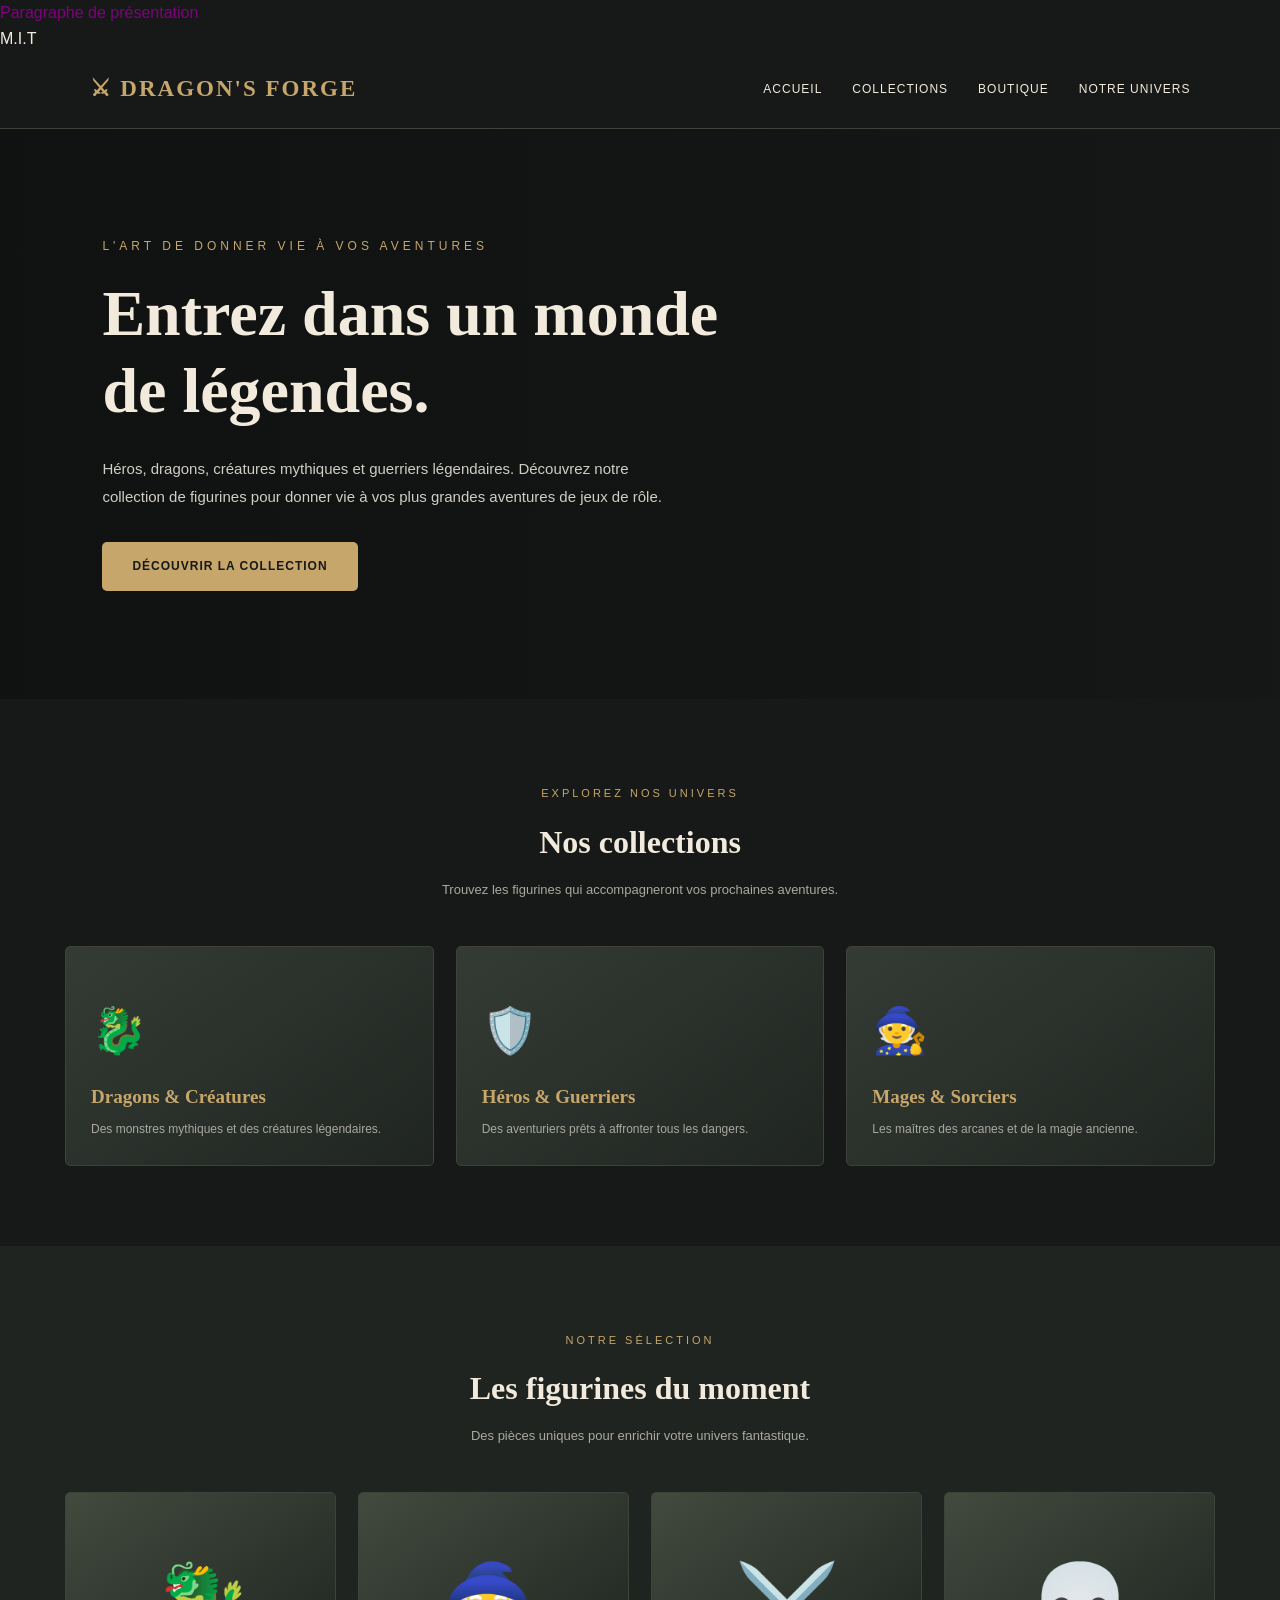
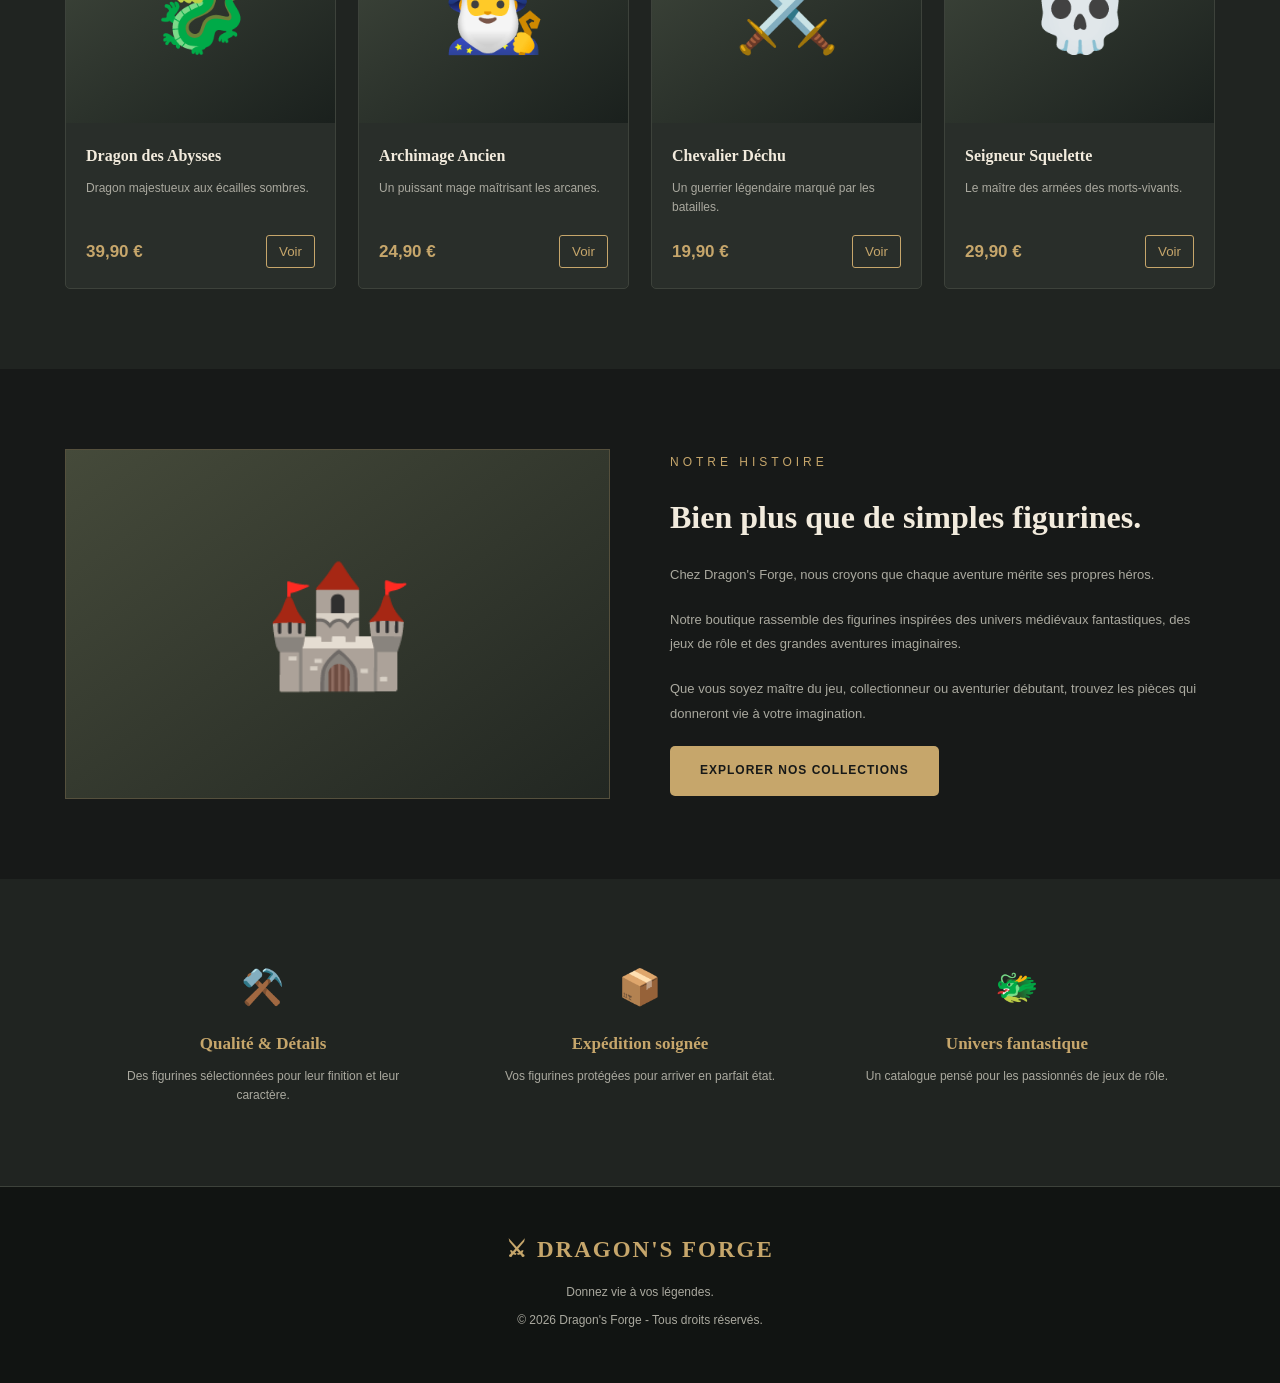
==== commit 4e40dc03: "Merge branch 'features/nouvelle-pages'" ====
--- a/index.html
+++ b/index.html
@@ -1,15 +1,289 @@
 <!DOCTYPE html>
 <html lang="fr">
+
 <head>
     <meta charset="UTF-8">
     <meta name="viewport" content="width=device-width, initial-scale=1.0">
-    <link href="style.css" rel="stylesheet"/>
+    <link href="style.css" rel="stylesheet" />
     <title>Index</title>
 </head>
+
 <body>
     <p>Paragraphe de présentation</p>
     <!-- <a href="page_contact.html">Contact</a>
     <a href="page_about.html">About</a> -->
     <a href="https://learn.mit.edu/search?free=true&resource_type_group=course&topic=Computer%20Science">M.I.T</a>
 </body>
+
+</html>
+
+<body>
+
+    <!-- NAVIGATION -->
+
+
+<header>
+    <a href="index.html" class="logo">
+        ⚔ DRAGON'S FORGE
+    </a>
+
+    <nav>
+        <a href="index.html">Accueil</a>
+
+        <a href="collections.html">Collections</a>
+
+        <a href="index.html#boutique">Boutique</a>
+
+        <a href="index.html#apropos">Notre univers</a>
+    </nav>
+</header>
+
+
+
+    <!-- ACCUEIL -->
+
+    <section class="hero" id="accueil">
+
+        <div class="hero-content">
+
+            <div class="hero-label">
+                L'art de donner vie à vos aventures
+            </div>
+
+            <h1>
+                Entrez dans un monde de légendes.
+            </h1>
+
+            <p>
+                Héros, dragons, créatures mythiques et guerriers légendaires.
+                Découvrez notre collection de figurines pour donner vie
+                à vos plus grandes aventures de jeux de rôle.
+            </p>
+
+            <a href="#boutique" class="btn-gold">
+                DÉCOUVRIR LA COLLECTION
+            </a>
+
+        </div>
+
+    </section>
+
+
+    <!-- COLLECTIONS -->
+
+    <section class="container" id="collections">
+
+        <div class="section-heading">
+            <span>Explorez nos univers</span>
+            <h2>Nos collections</h2>
+            <p>
+                Trouvez les figurines qui accompagneront vos prochaines aventures.
+            </p>
+        </div>
+
+        <div class="categories">
+
+            <a href="#boutique" class="category">
+                <div class="symbol">🐉</div>
+                <h3>Dragons & Créatures</h3>
+                <p>Des monstres mythiques et des créatures légendaires.</p>
+            </a>
+
+            <a href="#boutique" class="category">
+                <div class="symbol">🛡️</div>
+                <h3>Héros & Guerriers</h3>
+                <p>Des aventuriers prêts à affronter tous les dangers.</p>
+            </a>
+
+            <a href="#boutique" class="category">
+                <div class="symbol">🧙</div>
+                <h3>Mages & Sorciers</h3>
+                <p>Les maîtres des arcanes et de la magie ancienne.</p>
+            </a>
+
+        </div>
+
+    </section>
+
+
+    <!-- PRODUITS -->
+
+    <section class="products" id="boutique">
+
+        <div class="container">
+
+            <div class="section-heading">
+                <span>Notre sélection</span>
+                <h2>Les figurines du moment</h2>
+                <p>
+                    Des pièces uniques pour enrichir votre univers fantastique.
+                </p>
+            </div>
+
+            <div class="product-grid">
+
+                <article class="product">
+
+                    <div class="product-image">🐉</div>
+
+                    <div class="product-info">
+                        <h3>Dragon des Abysses</h3>
+                        <p>Dragon majestueux aux écailles sombres.</p>
+
+                        <div class="product-bottom">
+                            <span class="price">39,90 €</span>
+                            <button class="add-cart">Voir</button>
+                        </div>
+                    </div>
+
+                </article>
+
+
+                <article class="product">
+
+                    <div class="product-image">🧙‍♂️</div>
+
+                    <div class="product-info">
+                        <h3>Archimage Ancien</h3>
+                        <p>Un puissant mage maîtrisant les arcanes.</p>
+
+                        <div class="product-bottom">
+                            <span class="price">24,90 €</span>
+                            <button class="add-cart">Voir</button>
+                        </div>
+                    </div>
+
+                </article>
+
+
+                <article class="product">
+
+                    <div class="product-image">⚔️</div>
+
+                    <div class="product-info">
+                        <h3>Chevalier Déchu</h3>
+                        <p>Un guerrier légendaire marqué par les batailles.</p>
+
+                        <div class="product-bottom">
+                            <span class="price">19,90 €</span>
+                            <button class="add-cart">Voir</button>
+                        </div>
+                    </div>
+
+                </article>
+
+
+                <article class="product">
+
+                    <div class="product-image">💀</div>
+
+                    <div class="product-info">
+                        <h3>Seigneur Squelette</h3>
+                        <p>Le maître des armées des morts-vivants.</p>
+
+                        <div class="product-bottom">
+                            <span class="price">29,90 €</span>
+                            <button class="add-cart">Voir</button>
+                        </div>
+                    </div>
+
+                </article>
+
+            </div>
+
+        </div>
+
+    </section>
+
+
+    <!-- PRESENTATION -->
+
+    <section class="container" id="apropos">
+
+        <div class="about">
+
+            <div class="about-visual">
+                🏰
+            </div>
+
+            <div class="about-text">
+
+                <div class="hero-label">Notre histoire</div>
+
+                <h2>Bien plus que de simples figurines.</h2>
+
+                <p>
+                    Chez Dragon's Forge, nous croyons que chaque aventure
+                    mérite ses propres héros.
+                </p>
+
+                <p>
+                    Notre boutique rassemble des figurines inspirées
+                    des univers médiévaux fantastiques, des jeux de rôle
+                    et des grandes aventures imaginaires.
+                </p>
+
+                <p>
+                    Que vous soyez maître du jeu, collectionneur ou aventurier
+                    débutant, trouvez les pièces qui donneront vie à votre imagination.
+                </p>
+
+                <a href="#collections" class="btn-gold">
+                    EXPLORER NOS COLLECTIONS
+                </a>
+
+            </div>
+
+        </div>
+
+    </section>
+
+
+    <!-- AVANTAGES -->
+
+    <section class="advantages">
+
+        <div class="advantage">
+            <div class="symbol">⚒️</div>
+            <h3>Qualité & Détails</h3>
+            <p>
+                Des figurines sélectionnées pour leur finition et leur caractère.
+            </p>
+        </div>
+
+        <div class="advantage">
+            <div class="symbol">📦</div>
+            <h3>Expédition soignée</h3>
+            <p>
+                Vos figurines protégées pour arriver en parfait état.
+            </p>
+        </div>
+
+        <div class="advantage">
+            <div class="symbol">🐲</div>
+            <h3>Univers fantastique</h3>
+            <p>
+                Un catalogue pensé pour les passionnés de jeux de rôle.
+            </p>
+        </div>
+
+    </section>
+
+
+    <!-- FOOTER -->
+
+    <footer>
+
+        <div class="logo">⚔ DRAGON'S FORGE</div>
+
+        <p>Donnez vie à vos légendes.</p>
+
+        <p>
+            © 2026 Dragon's Forge - Tous droits réservés.
+        </p>
+
+    </footer>
+
+</body>
+
 </html>
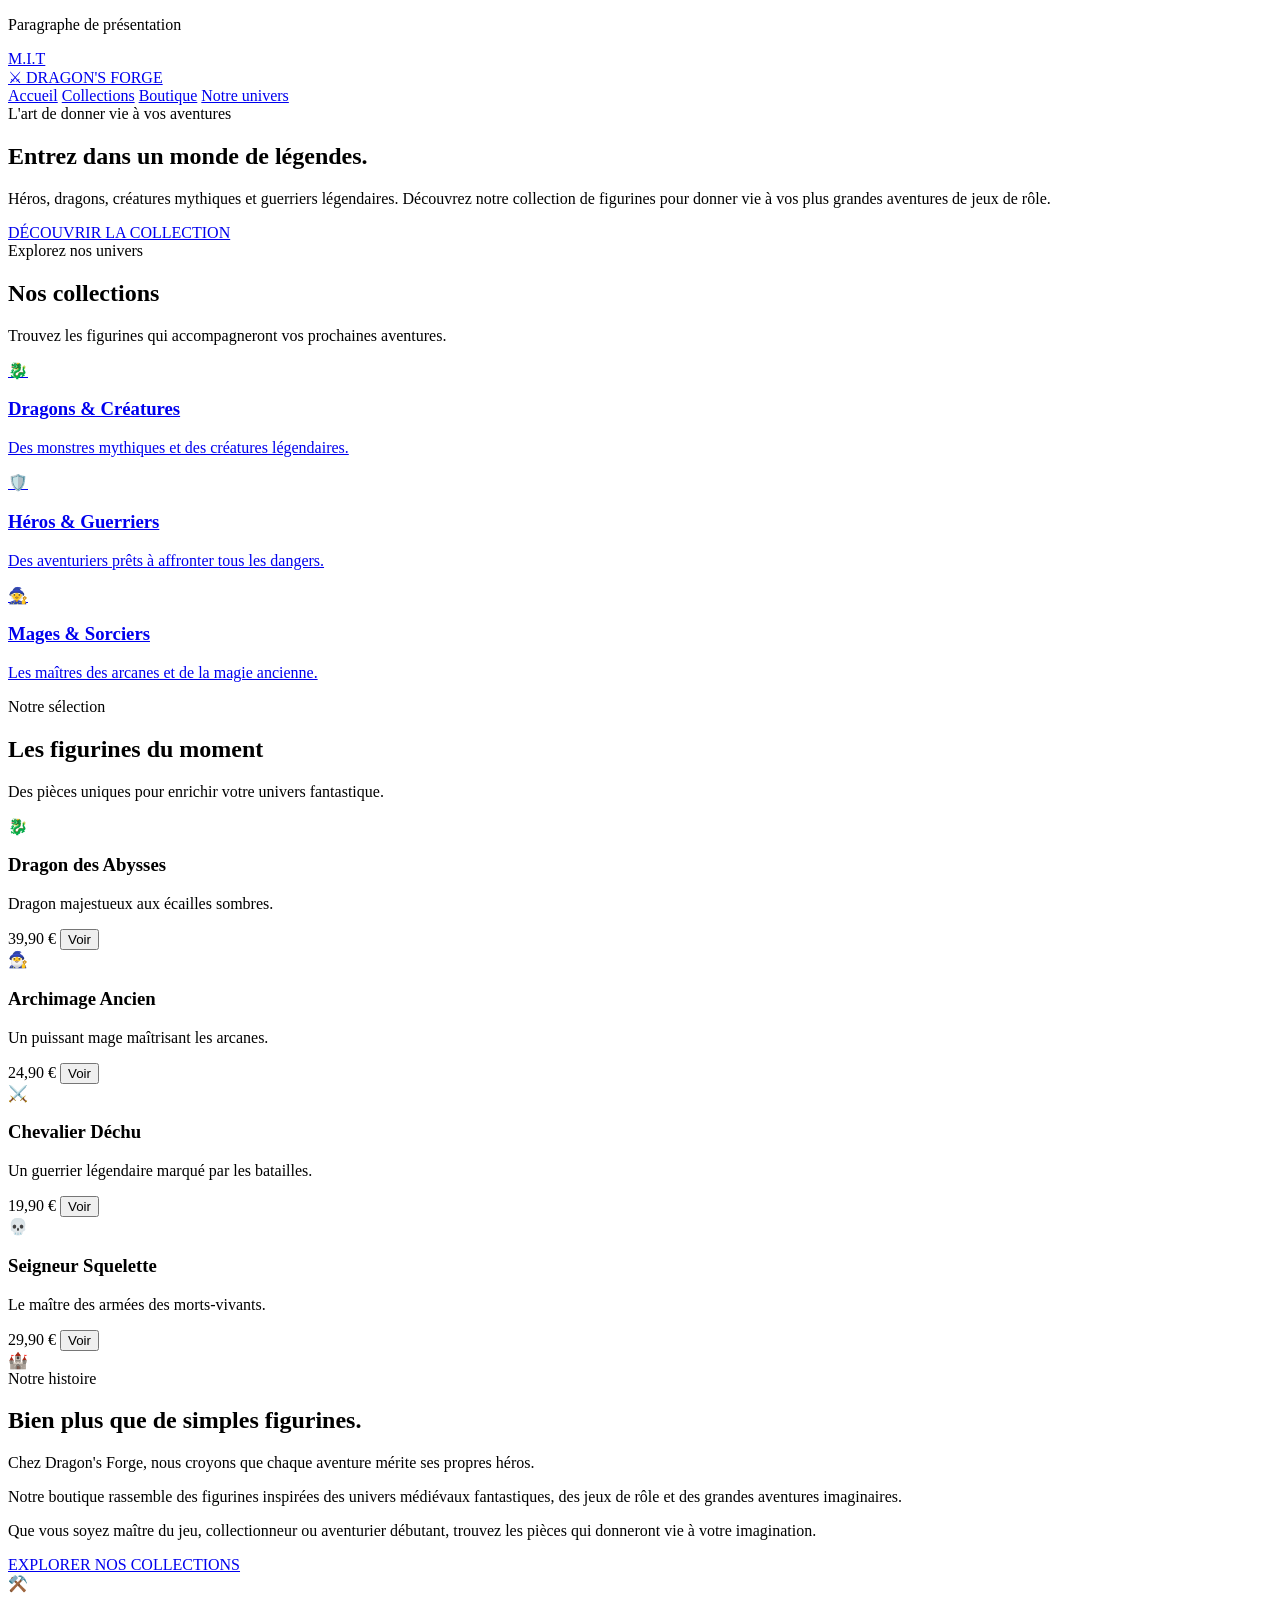
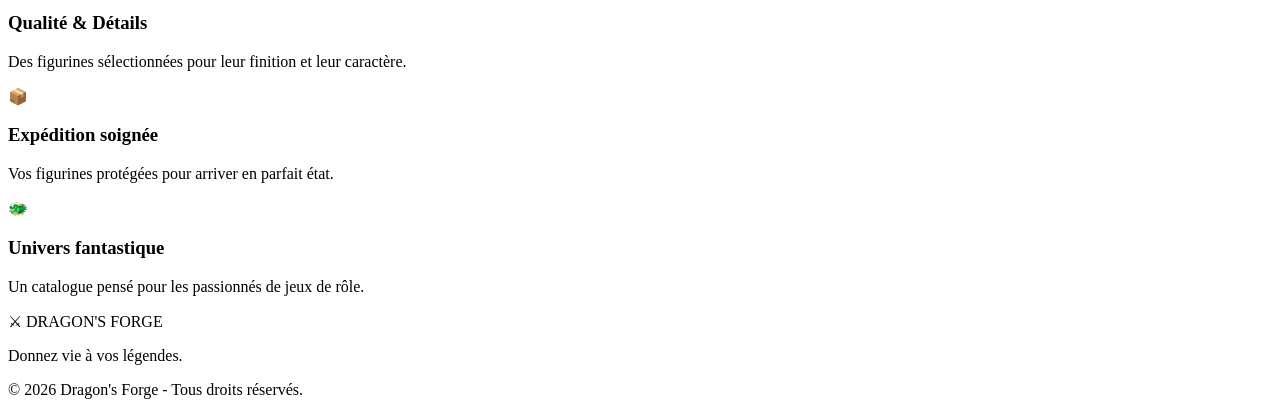
==== commit 696aef2e: "Introduction du bug pour la partie  4 du TP" ====
--- a/index.html
+++ b/index.html
@@ -1,12 +1,6 @@
 <!DOCTYPE html>
 <html lang="fr">
 
-<head>
-    <meta charset="UTF-8">
-    <meta name="viewport" content="width=device-width, initial-scale=1.0">
-    <link href="style.css" rel="stylesheet" />
-    <title>Index</title>
-</head>
 
 <body>
     <p>Paragraphe de présentation</p>
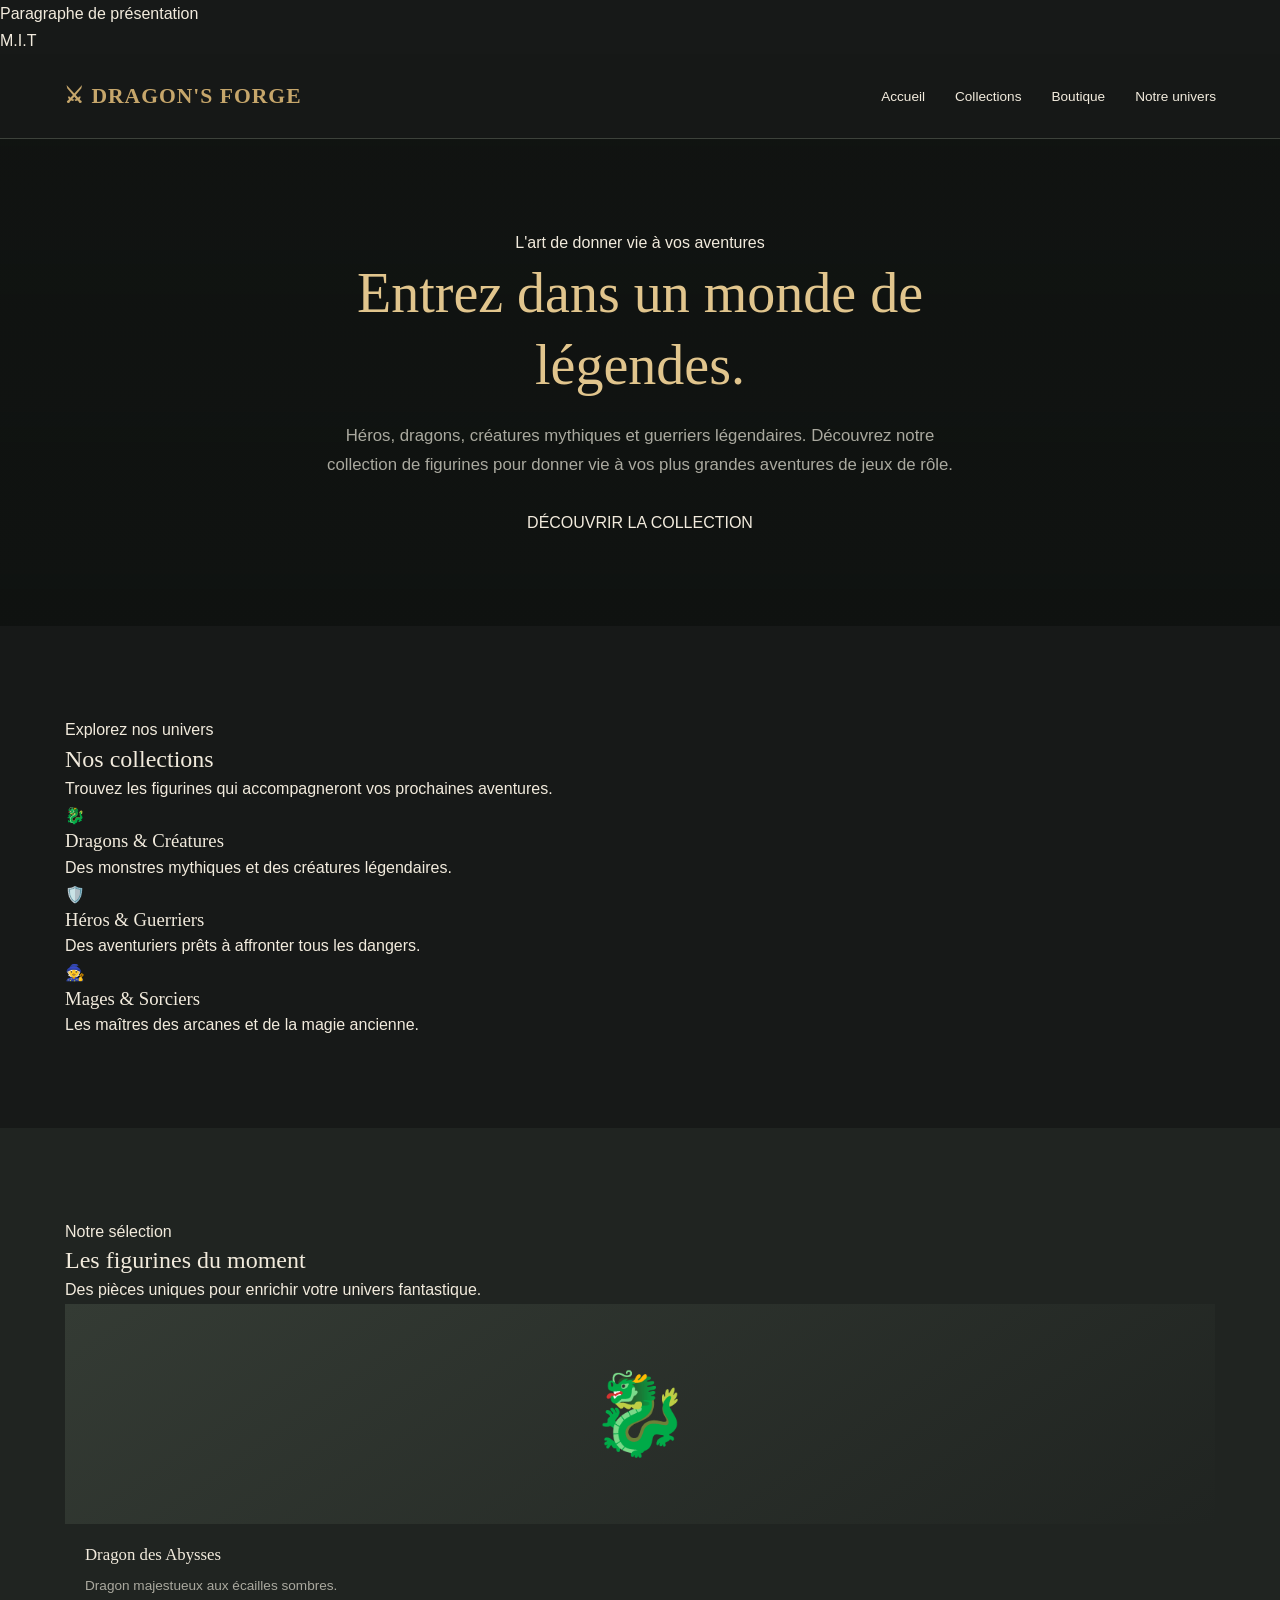
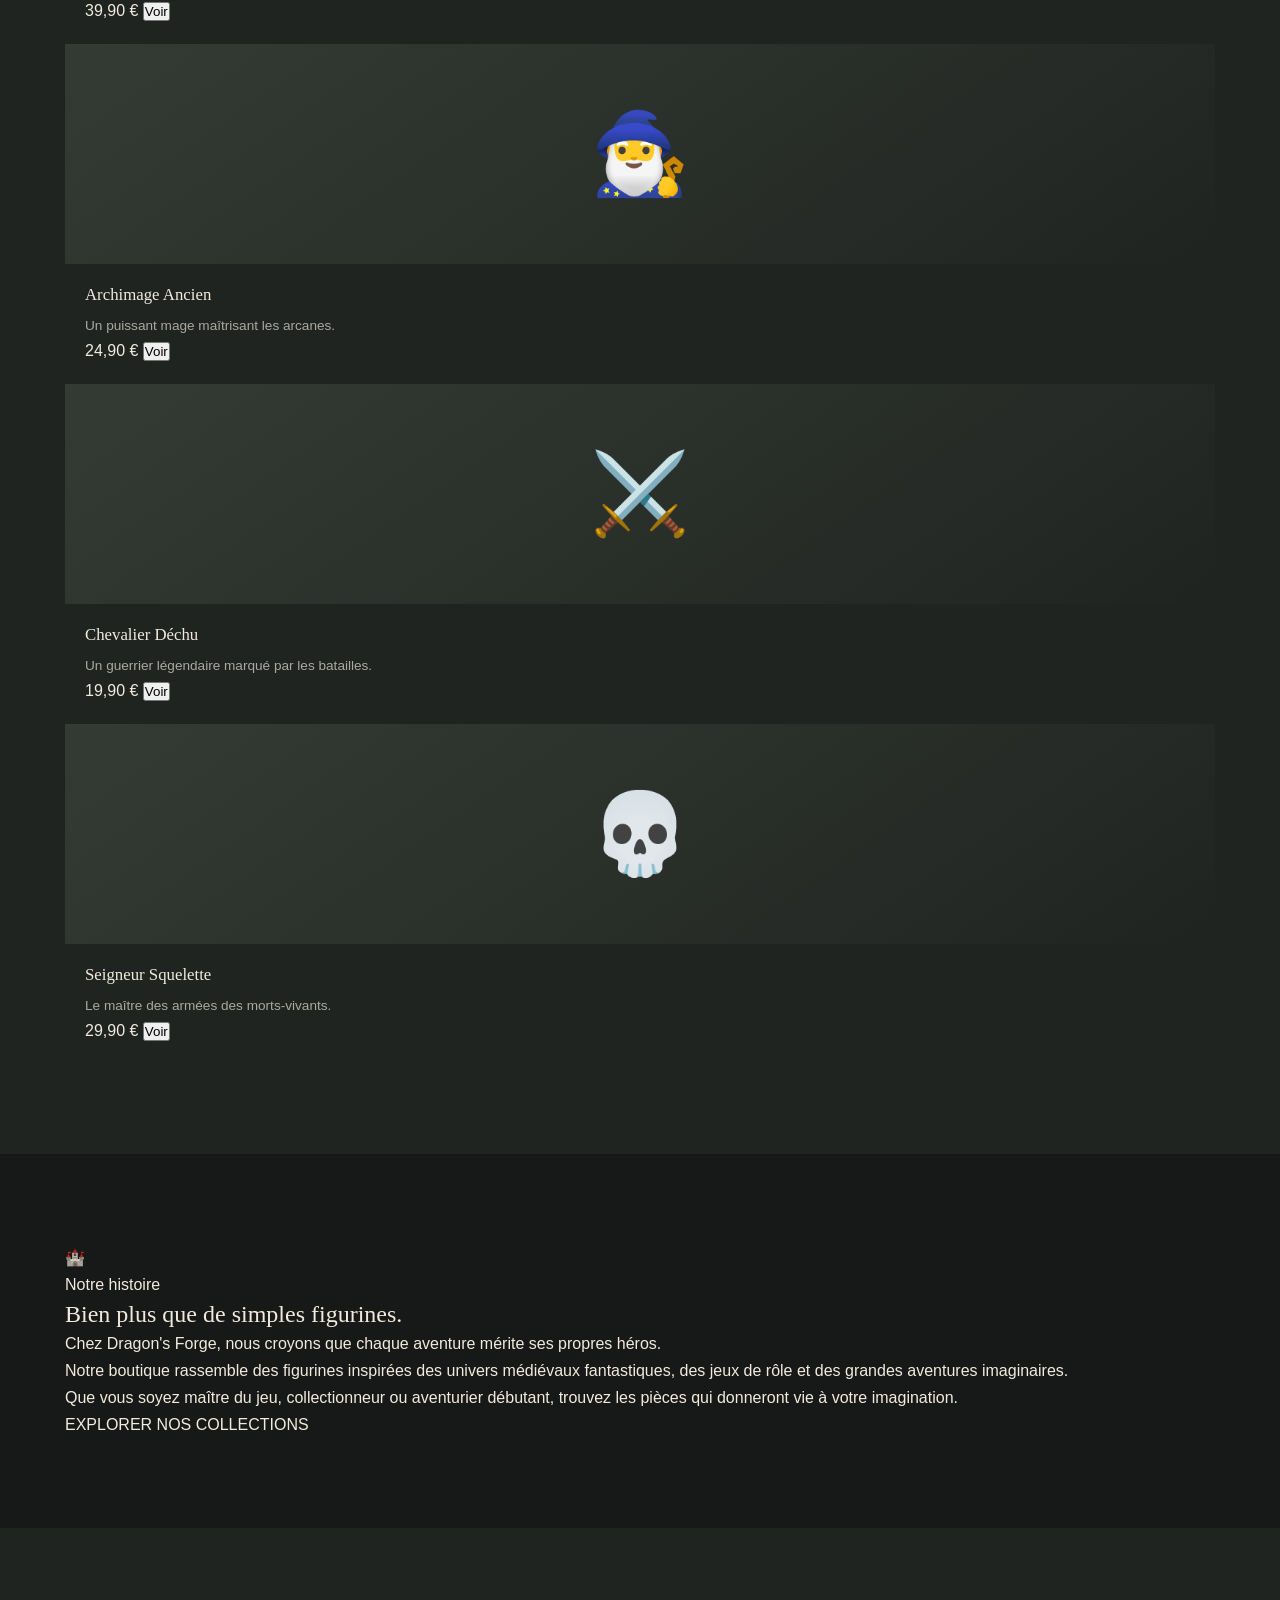
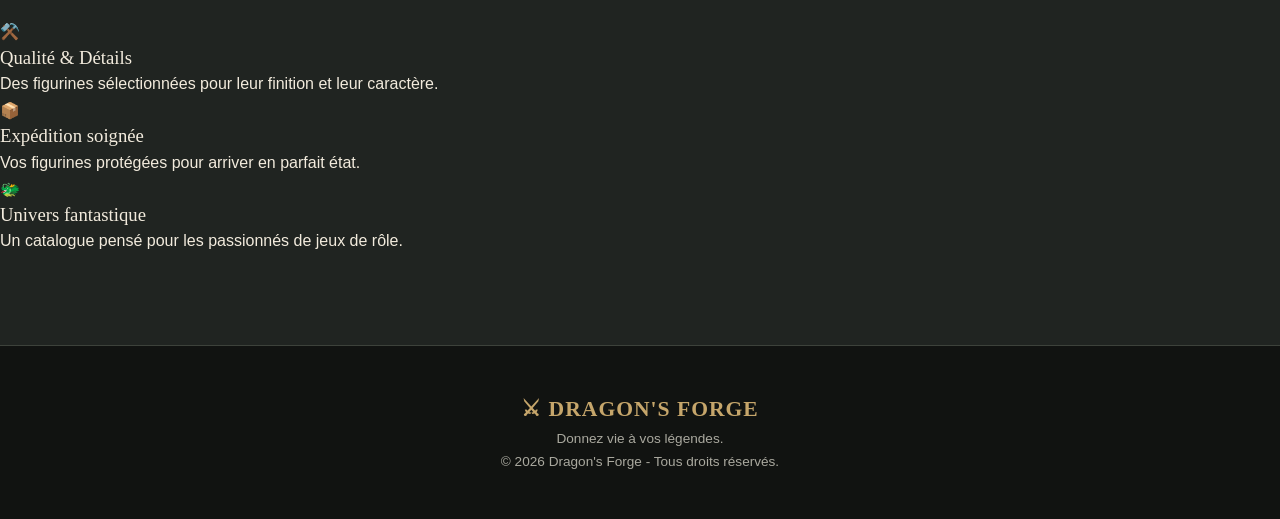
==== commit 4bbff120: "Revert "Introduction du bug pour la partie  4 du TP" This reverts commit 696aef2e90846817d6c2ea42acd" ====
--- a/index.html
+++ b/index.html
@@ -1,6 +1,12 @@
 <!DOCTYPE html>
 <html lang="fr">
 
+<head>
+    <meta charset="UTF-8">
+    <meta name="viewport" content="width=device-width, initial-scale=1.0">
+    <link href="style.css" rel="stylesheet" />
+    <title>Index</title>
+</head>
 
 <body>
     <p>Paragraphe de présentation</p>
--- a/style.css
+++ b/style.css
@@ -0,0 +1,905 @@
+
+@import url('https://fonts.googleapis.com/css2?family=Cinzel:wght@400;500;600;700&family=Montserrat:wght@300;400;500;600;700&display=swap');
+
+/* =========================================
+   1. VARIABLES ET BASE
+========================================= */
+
+:root {
+    --dark: #171918;
+    --dark-light: #202421;
+    --dark-card: #292E2A;
+
+    --gold: #C6A66B;
+    --gold-light: #E1C58D;
+
+    --cream: #F2EBDD;
+    --muted: #AAA99F;
+    --border: #3D423B;
+
+    --font-title: 'Cinzel', serif;
+    --font-text: 'Montserrat', sans-serif;
+}
+
+* {
+    margin: 0;
+    padding: 0;
+    box-sizing: border-box;
+}
+
+html {
+    scroll-behavior: smooth;
+}
+
+body {
+    background-color: var(--dark);
+    color: var(--cream);
+    font-family: var(--font-text);
+    line-height: 1.7;
+}
+
+a {
+    color: inherit;
+    text-decoration: none;
+}
+
+img {
+    max-width: 100%;
+    display: block;
+}
+
+button {
+    font-family: inherit;
+}
+
+.container {
+    width: min(1150px, 90%);
+    margin: 0 auto;
+}
+
+section {
+    padding: 90px 0;
+}
+
+h1, h2, h3, h4 {
+    font-family: var(--font-title);
+    font-weight: 500;
+    line-height: 1.3;
+}
+
+.section-title {
+    color: var(--gold);
+    font-size: 2rem;
+    text-align: center;
+    margin-bottom: 15px;
+}
+
+.section-subtitle {
+    color: var(--muted);
+    text-align: center;
+    max-width: 650px;
+    margin: 0 auto 45px;
+}
+
+/* =========================================
+   2. HEADER ET NAVIGATION
+========================================= */
+
+header {
+    min-height: 85px;
+    padding: 15px 5%;
+    display: flex;
+    align-items: center;
+    justify-content: space-between;
+    gap: 25px;
+    background-color: rgba(23, 25, 24, 0.97);
+    border-bottom: 1px solid var(--border);
+    position: sticky;
+    top: 0;
+    z-index: 100;
+}
+
+.logo {
+    font-family: var(--font-title);
+    color: var(--gold);
+    font-size: 1.35rem;
+    font-weight: 700;
+    letter-spacing: 1px;
+    white-space: nowrap;
+}
+
+nav {
+    display: flex;
+    align-items: center;
+    gap: 30px;
+}
+
+nav a {
+    color: var(--cream);
+    font-size: 0.85rem;
+    transition: color 0.3s ease;
+}
+
+nav a:hover,
+nav a.active {
+    color: var(--gold);
+}
+
+/* =========================================
+   3. BOUTONS
+========================================= */
+
+.btn {
+    display: inline-block;
+    padding: 13px 28px;
+    border: 1px solid var(--gold);
+    color: var(--dark);
+    background-color: var(--gold);
+    font-family: var(--font-title);
+    font-size: 0.85rem;
+    font-weight: 600;
+    letter-spacing: 1px;
+    transition: all 0.3s ease;
+    cursor: pointer;
+}
+
+.btn:hover {
+    background-color: transparent;
+    color: var(--gold);
+}
+
+.btn-outline {
+    background-color: transparent;
+    color: var(--gold);
+}
+
+.btn-outline:hover {
+    background-color: var(--gold);
+    color: var(--dark);
+}
+
+/* =========================================
+   4. PAGE ACCUEIL : HERO
+========================================= */
+
+.hero {
+    min-height: 620px;
+    padding: 100px 5%;
+    display: flex;
+    align-items: center;
+    justify-content: center;
+    text-align: center;
+    background:
+        linear-gradient(rgba(15, 18, 16, 0.75), rgba(15, 18, 16, 0.95)),
+        url('images/hero.jpg') center/cover no-repeat;
+}
+
+.hero-content {
+    max-width: 800px;
+}
+
+.hero h1 {
+    color: var(--gold-light);
+    font-size: clamp(2.5rem, 6vw, 4.5rem);
+    margin-bottom: 25px;
+}
+
+.hero p {
+    color: var(--cream);
+    font-size: 1.05rem;
+    max-width: 650px;
+    margin: 0 auto 35px;
+}
+
+/* =========================================
+   5. PAGE ACCUEIL : CATEGORIES
+========================================= */
+
+.categories {
+    background-color: var(--dark-light);
+}
+
+.category-grid {
+    display: grid;
+    grid-template-columns: repeat(3, 1fr);
+    gap: 25px;
+}
+
+.category-card {
+    min-height: 220px;
+    padding: 30px;
+    background-color: var(--dark-card);
+    border: 1px solid var(--border);
+    text-align: center;
+    display: flex;
+    flex-direction: column;
+    justify-content: center;
+    align-items: center;
+    transition: transform 0.3s ease, border-color 0.3s ease;
+}
+
+.category-card:hover {
+    transform: translateY(-6px);
+    border-color: var(--gold);
+}
+
+.category-card h3 {
+    color: var(--gold);
+    margin-bottom: 10px;
+}
+
+.category-card p {
+    color: var(--muted);
+    font-size: 0.9rem;
+}
+
+/* =========================================
+   6. PAGE ACCUEIL : BOUTIQUE / PRODUITS
+========================================= */
+
+.products-grid {
+    display: grid;
+    grid-template-columns: repeat(4, 1fr);
+    gap: 22px;
+}
+
+.product-card {
+    background-color: var(--dark-card);
+    border: 1px solid var(--border);
+    overflow: hidden;
+    transition: transform 0.3s ease, border-color 0.3s ease;
+}
+
+.product-card:hover {
+    transform: translateY(-5px);
+    border-color: var(--gold);
+}
+
+.product-image {
+    min-height: 190px;
+    display: flex;
+    align-items: center;
+    justify-content: center;
+    background: linear-gradient(145deg, #343B34, #202421);
+    font-size: 4rem;
+}
+
+.product-info {
+    padding: 20px;
+}
+
+.product-info h3 {
+    color: var(--cream);
+    font-size: 1rem;
+    margin-bottom: 8px;
+}
+
+.product-info p {
+    color: var(--muted);
+    font-size: 0.85rem;
+}
+
+.product-price {
+    color: var(--gold);
+    font-weight: 600;
+    margin-top: 15px;
+}
+
+/* =========================================
+   7. PAGE ACCUEIL : A PROPOS
+========================================= */
+
+.about {
+    background-color: var(--dark-light);
+}
+
+.about-content {
+    max-width: 850px;
+    margin: auto;
+    text-align: center;
+}
+
+.about-content p {
+    color: var(--muted);
+    margin-bottom: 20px;
+}
+
+/* =========================================
+   8. PAGE ACCUEIL : AVANTAGES
+========================================= */
+
+.advantages-grid {
+    display: grid;
+    grid-template-columns: repeat(3, 1fr);
+    gap: 25px;
+}
+
+.advantage-card {
+    padding: 30px;
+    background-color: var(--dark-card);
+    border: 1px solid var(--border);
+    text-align: center;
+}
+
+.advantage-card h3 {
+    color: var(--gold);
+    margin-bottom: 12px;
+}
+
+.advantage-card p {
+    color: var(--muted);
+    font-size: 0.9rem;
+}
+
+/* =========================================
+   9. PAGE COLLECTIONS : HERO
+========================================= */
+
+.collection-hero {
+    padding: 90px 5%;
+    text-align: center;
+    background:
+        linear-gradient(rgba(15, 18, 16, 0.8), rgba(15, 18, 16, 0.95)),
+        url('images/collections.jpg') center/cover no-repeat;
+}
+
+.collection-hero h1 {
+    color: var(--gold-light);
+    font-size: clamp(2.2rem, 5vw, 3.5rem);
+    margin-bottom: 20px;
+}
+
+.collection-hero p {
+    max-width: 700px;
+    margin: auto;
+    color: var(--muted);
+}
+
+/* =========================================
+   10. PAGE COLLECTIONS : NAVIGATION CATEGORIES
+========================================= */
+
+.collection-categories {
+    padding: 30px 5%;
+    background-color: var(--dark-light);
+    display: flex;
+    justify-content: center;
+    flex-wrap: wrap;
+    gap: 15px;
+}
+
+.collection-category {
+    padding: 10px 20px;
+    color: var(--cream);
+    border: 1px solid var(--border);
+    transition: all 0.3s ease;
+}
+
+.collection-category:hover {
+    color: var(--dark);
+    background-color: var(--gold);
+    border-color: var(--gold);
+}
+
+/* =========================================
+   11. PAGE COLLECTIONS : CATALOGUE
+========================================= */
+
+.collection-catalogue {
+    padding: 60px 5%;
+}
+
+.collection-group {
+    max-width: 1150px;
+    margin: 0 auto 80px;
+    scroll-margin-top: 110px;
+}
+
+.collection-title {
+    color: var(--gold);
+    font-size: 2rem;
+    margin-bottom: 30px;
+    padding-bottom: 15px;
+    border-bottom: 1px solid var(--border);
+}
+
+.collection-products {
+    display: grid;
+    grid-template-columns: repeat(3, 1fr);
+    gap: 25px;
+}
+
+.collection-product {
+    background-color: var(--dark-card);
+    border: 1px solid var(--border);
+    overflow: hidden;
+    transition: transform 0.3s ease, border-color 0.3s ease;
+}
+
+.collection-product:hover {
+    transform: translateY(-6px);
+    border-color: var(--gold);
+}
+
+.collection-product-image {
+    height: 240px;
+    display: flex;
+    justify-content: center;
+    align-items: center;
+    font-size: 5rem;
+    background: linear-gradient(145deg, #343B34, #202421);
+}
+
+/* Variantes visuelles des figurines */
+
+.collection-product-image.dragon {
+    background: linear-gradient(145deg, #45302C, #202421);
+}
+
+.collection-product-image.griffon {
+    background: linear-gradient(145deg, #48412F, #202421);
+}
+
+.collection-product-image.demon {
+    background: linear-gradient(145deg, #492D2D, #202421);
+}
+
+.collection-product-image.knight {
+    background: linear-gradient(145deg, #343D45, #202421);
+}
+
+.collection-product-image.warrior {
+    background: linear-gradient(145deg, #44352B, #202421);
+}
+
+.collection-product-image.archer {
+    background: linear-gradient(145deg, #354638, #202421);
+}
+
+.collection-product-image.wizard {
+    background: linear-gradient(145deg, #37334D, #202421);
+}
+
+.collection-product-image.witch {
+    background: linear-gradient(145deg, #44324A, #202421);
+}
+
+.collection-product-image.druid {
+    background: linear-gradient(145deg, #354A37, #202421);
+}
+
+.collection-product-image.skeleton {
+    background: linear-gradient(145deg, #45443D, #202421);
+}
+
+.collection-product-image.vampire {
+    background: linear-gradient(145deg, #492B32, #202421);
+}
+
+.collection-product-image.orc {
+    background: linear-gradient(145deg, #3D4930, #202421);
+}
+
+.product-tag {
+    display: inline-block;
+    margin: 18px 20px 0;
+    padding: 4px 10px;
+    color: var(--gold-light);
+    background-color: rgba(198, 166, 107, 0.12);
+    font-size: 0.7rem;
+    text-transform: uppercase;
+    letter-spacing: 1px;
+}
+
+.collection-product-info {
+    padding: 15px 20px 20px;
+}
+
+.collection-product-info h3 {
+    color: var(--cream);
+    font-size: 1.1rem;
+    margin-bottom: 8px;
+}
+
+.collection-product-info p {
+    color: var(--muted);
+    font-size: 0.85rem;
+}
+
+.collection-product-bottom {
+    margin-top: 20px;
+    display: flex;
+    align-items: center;
+    justify-content: space-between;
+    gap: 10px;
+}
+
+.collection-product-bottom strong {
+    color: var(--gold);
+    font-size: 1.05rem;
+}
+
+.product-link {
+    color: var(--gold);
+    font-size: 0.8rem;
+    border-bottom: 1px solid var(--gold);
+    transition: color 0.3s ease;
+}
+
+.product-link:hover {
+    color: var(--gold-light);
+}
+
+/* =========================================
+   12. PAGE COLLECTIONS : BANNIERE FINALE
+========================================= */
+
+.collection-banner {
+    padding: 65px 5%;
+    background-color: var(--dark-light);
+    text-align: center;
+    border-top: 1px solid var(--border);
+}
+
+.collection-banner h2 {
+    color: var(--gold);
+    margin-bottom: 15px;
+}
+
+.collection-banner p {
+    color: var(--muted);
+    margin-bottom: 25px;
+}
+
+/* =========================================
+   13. FOOTER
+========================================= */
+
+footer {
+    padding: 45px 5%;
+    background-color: #111311;
+    border-top: 1px solid var(--border);
+    text-align: center;
+}
+
+footer p {
+    color: var(--muted);
+    font-size: 0.85rem;
+}
+
+footer a {
+    color: var(--gold);
+    transition: color 0.3s ease;
+}
+
+footer a:hover {
+    color: var(--gold-light);
+}
+
+/* =========================================
+   14. RESPONSIVE : TABLETTES
+========================================= */
+
+@media (max-width: 900px) {
+    .products-grid {
+        grid-template-columns: repeat(2, 1fr);
+    }
+
+    .collection-products {
+        grid-template-columns: repeat(2, 1fr);
+    }
+
+    .category-grid,
+    .advantages-grid {
+        grid-template-columns: repeat(2, 1fr);
+    }
+}
+
+/* =========================================
+   15. RESPONSIVE : MOBILES
+========================================= */
+
+@media (max-width: 600px) {
+    section {
+        padding: 60px 0;
+    }
+
+    header {
+        flex-direction: column;
+        padding: 18px 5%;
+    }
+
+    nav {
+        justify-content: center;
+        flex-wrap: wrap;
+        gap: 12px 18px;
+    }
+
+    nav a {
+        font-size: 0.78rem;
+    }
+
+    .logo {
+        font-size: 1.15rem;
+    }
+
+    .hero {
+        min-height: 480px;
+        padding: 70px 5%;
+    }
+
+    .hero h1 {
+        font-size: 2.4rem;
+    }
+
+    .category-grid,
+    .products-grid,
+    .advantages-grid,
+    .collection-products {
+        grid-template-columns: 1fr;
+    }
+
+    .collection-hero {
+        padding: 65px 5%;
+    }
+
+    .collection-title {
+        font-size: 1.6rem;
+    }
+
+    .collection-product-image {
+        height: 220px;
+    }
+
+    .collection-categories {
+        gap: 10px;
+    }
+
+    .collection-category {
+        font-size: 0.8rem;
+        padding: 8px 13px;
+    }
+
+    .collection-product-bottom {
+        flex-wrap: wrap;
+    }
+}
+
+/* =========================================
+   16. ACCESSIBILITE
+========================================= */
+
+a:focus-visible,
+button:focus-visible {
+    outline: 2px solid var(--gold-light);
+    outline-offset: 4px;
+}
+
+/* =========================================
+   DRAGON'S FORGE — ACCUEIL HARMONISÉ
+   Même identité visuelle que Collections
+========================================= */
+
+/* HERO */
+
+.hero {
+    min-height: 480px;
+    padding: 90px 5%;
+    background:
+        linear-gradient(rgba(15, 18, 16, 0.82), rgba(15, 18, 16, 0.95)),
+        url('images/collections.jpg') center/cover no-repeat;
+    display: flex;
+    justify-content: center;
+    align-items: center;
+    text-align: center;
+}
+
+.hero-content {
+    max-width: 750px;
+}
+
+.hero h1 {
+    color: var(--gold-light);
+    font-size: clamp(2.2rem, 5vw, 3.5rem);
+    margin-bottom: 20px;
+}
+
+.hero p {
+    color: var(--muted);
+    max-width: 650px;
+    margin: 0 auto 30px;
+}
+
+/* CATEGORIES */
+
+.categories {
+    background-color: var(--dark);
+}
+
+.category-grid {
+    display: grid;
+    grid-template-columns: repeat(3, 1fr);
+    gap: 25px;
+}
+
+.category-card {
+    min-height: 220px;
+    padding: 30px;
+    background-color: var(--dark-card);
+    border: 1px solid var(--border);
+    display: flex;
+    flex-direction: column;
+    justify-content: center;
+    align-items: center;
+    text-align: center;
+    transition: 0.3s ease;
+}
+
+.category-card:hover {
+    transform: translateY(-6px);
+    border-color: var(--gold);
+}
+
+.category-card h3 {
+    color: var(--gold);
+    font-size: 1.2rem;
+    margin-bottom: 12px;
+}
+
+.category-card p {
+    color: var(--muted);
+    font-size: 0.85rem;
+}
+
+/* BOUTIQUE */
+
+#boutique {
+    background-color: var(--dark-light);
+}
+
+.products-grid {
+    display: grid;
+    grid-template-columns: repeat(4, 1fr);
+    gap: 25px;
+}
+
+.product-card {
+    background-color: var(--dark-card);
+    border: 1px solid var(--border);
+    overflow: hidden;
+    transition: 0.3s ease;
+}
+
+.product-card:hover {
+    transform: translateY(-6px);
+    border-color: var(--gold);
+}
+
+.product-image {
+    height: 220px;
+    display: flex;
+    align-items: center;
+    justify-content: center;
+    background: linear-gradient(145deg, #343B34, #202421);
+    font-size: 5rem;
+}
+
+.product-info {
+    padding: 20px;
+}
+
+.product-info h3 {
+    color: var(--cream);
+    font-family: var(--font-title);
+    font-size: 1.05rem;
+    margin-bottom: 8px;
+}
+
+.product-info p {
+    color: var(--muted);
+    font-size: 0.85rem;
+}
+
+.product-price {
+    color: var(--gold);
+    font-weight: 600;
+    margin-top: 15px;
+}
+
+/* A PROPOS */
+
+.about {
+    background-color: var(--dark);
+}
+
+.about-content {
+    max-width: 850px;
+    margin: 0 auto;
+    text-align: center;
+}
+
+.about-content p {
+    color: var(--muted);
+    margin-bottom: 20px;
+}
+
+/* AVANTAGES */
+
+.advantages {
+    background-color: var(--dark-light);
+}
+
+.advantages-grid {
+    display: grid;
+    grid-template-columns: repeat(3, 1fr);
+    gap: 25px;
+}
+
+.advantage-card {
+    padding: 30px;
+    background-color: var(--dark-card);
+    border: 1px solid var(--border);
+    text-align: center;
+    transition: 0.3s ease;
+}
+
+.advantage-card:hover {
+    border-color: var(--gold);
+    transform: translateY(-5px);
+}
+
+.advantage-card h3 {
+    color: var(--gold);
+    margin-bottom: 12px;
+}
+
+.advantage-card p {
+    color: var(--muted);
+    font-size: 0.85rem;
+}
+
+/* TITRES DES SECTIONS */
+
+.section-title {
+    color: var(--gold);
+    font-size: 2rem;
+    text-align: center;
+    margin-bottom: 15px;
+}
+
+.section-subtitle {
+    color: var(--muted);
+    text-align: center;
+    max-width: 650px;
+    margin: 0 auto 45px;
+}
+
+/* RESPONSIVE */
+
+@media (max-width: 900px) {
+    .products-grid {
+        grid-template-columns: repeat(2, 1fr);
+    }
+
+    .category-grid,
+    .advantages-grid {
+        grid-template-columns: repeat(2, 1fr);
+    }
+}
+
+@media (max-width: 600px) {
+    .hero {
+        min-height: 400px;
+        padding: 65px 5%;
+    }
+
+    .hero h1 {
+        font-size: 2.2rem;
+    }
+
+    .products-grid,
+    .category-grid,
+    .advantages-grid {
+        grid-template-columns: 1fr;
+    }
+}
